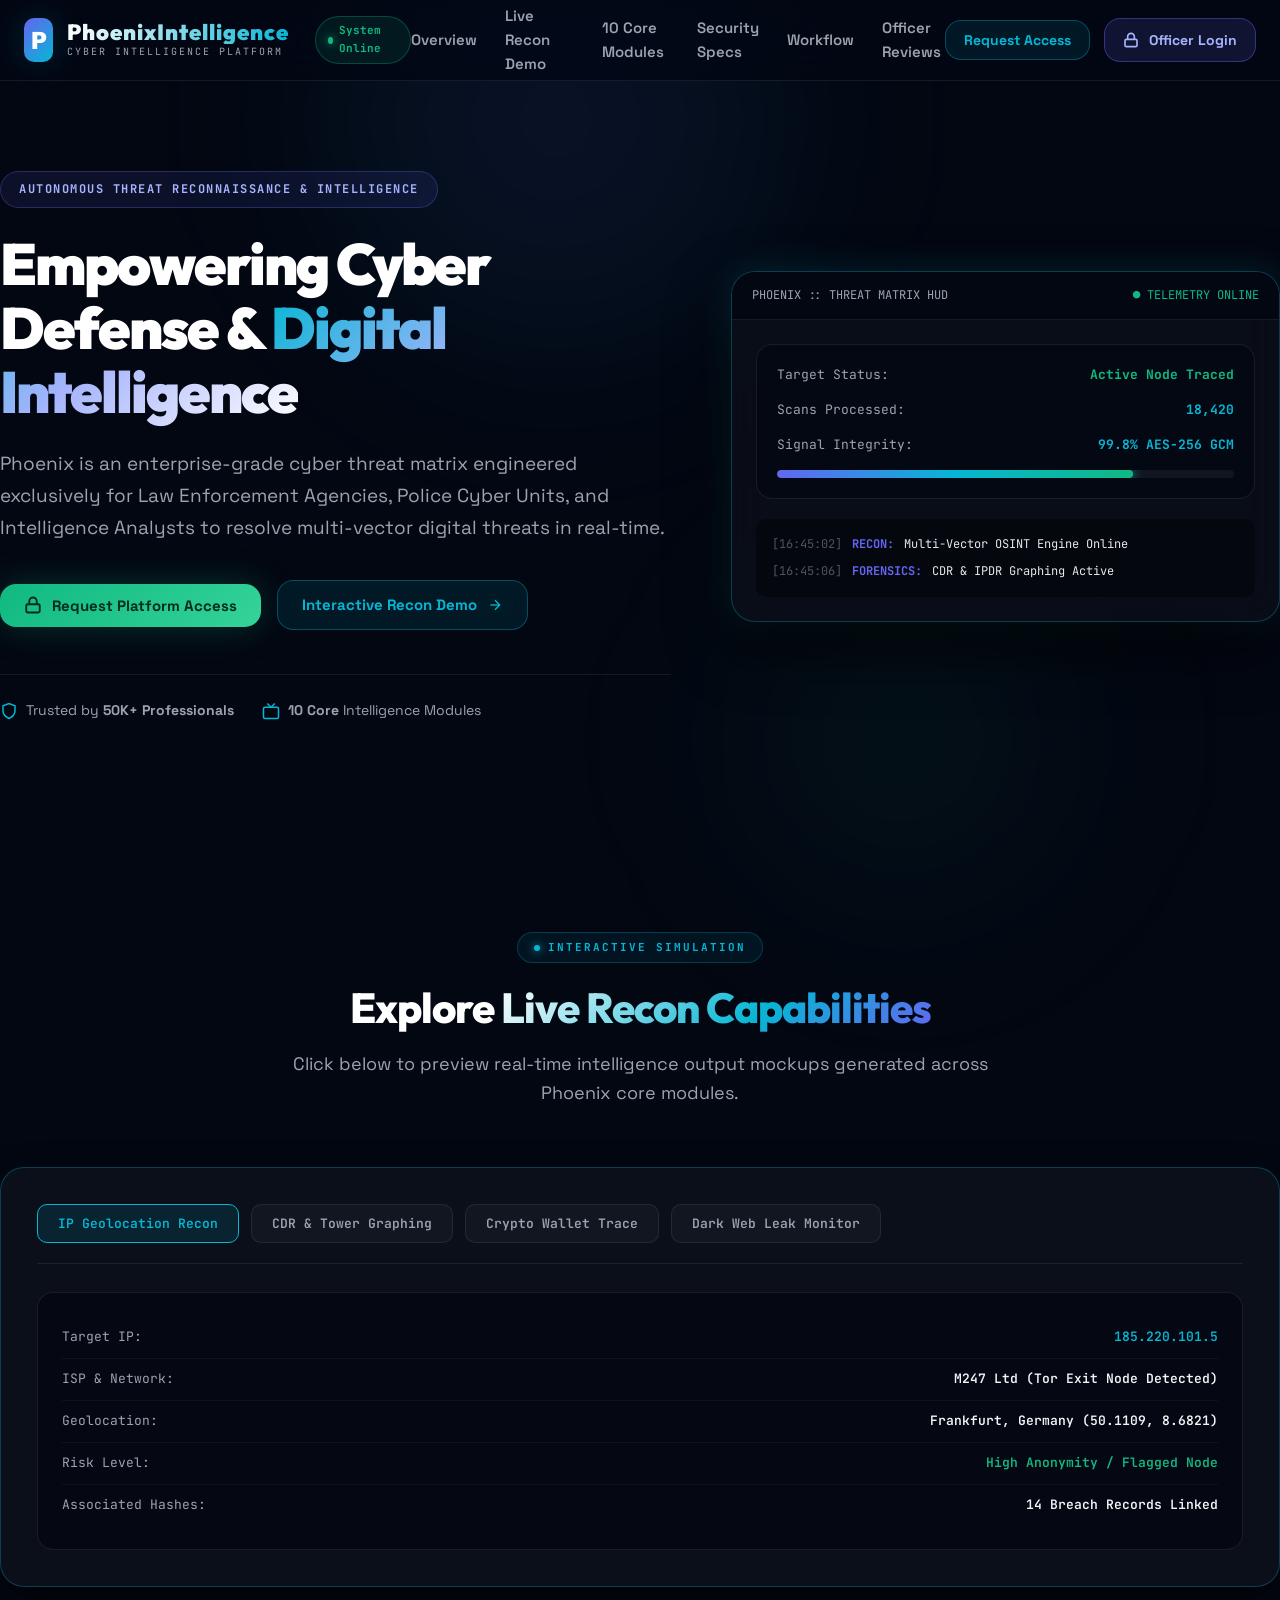
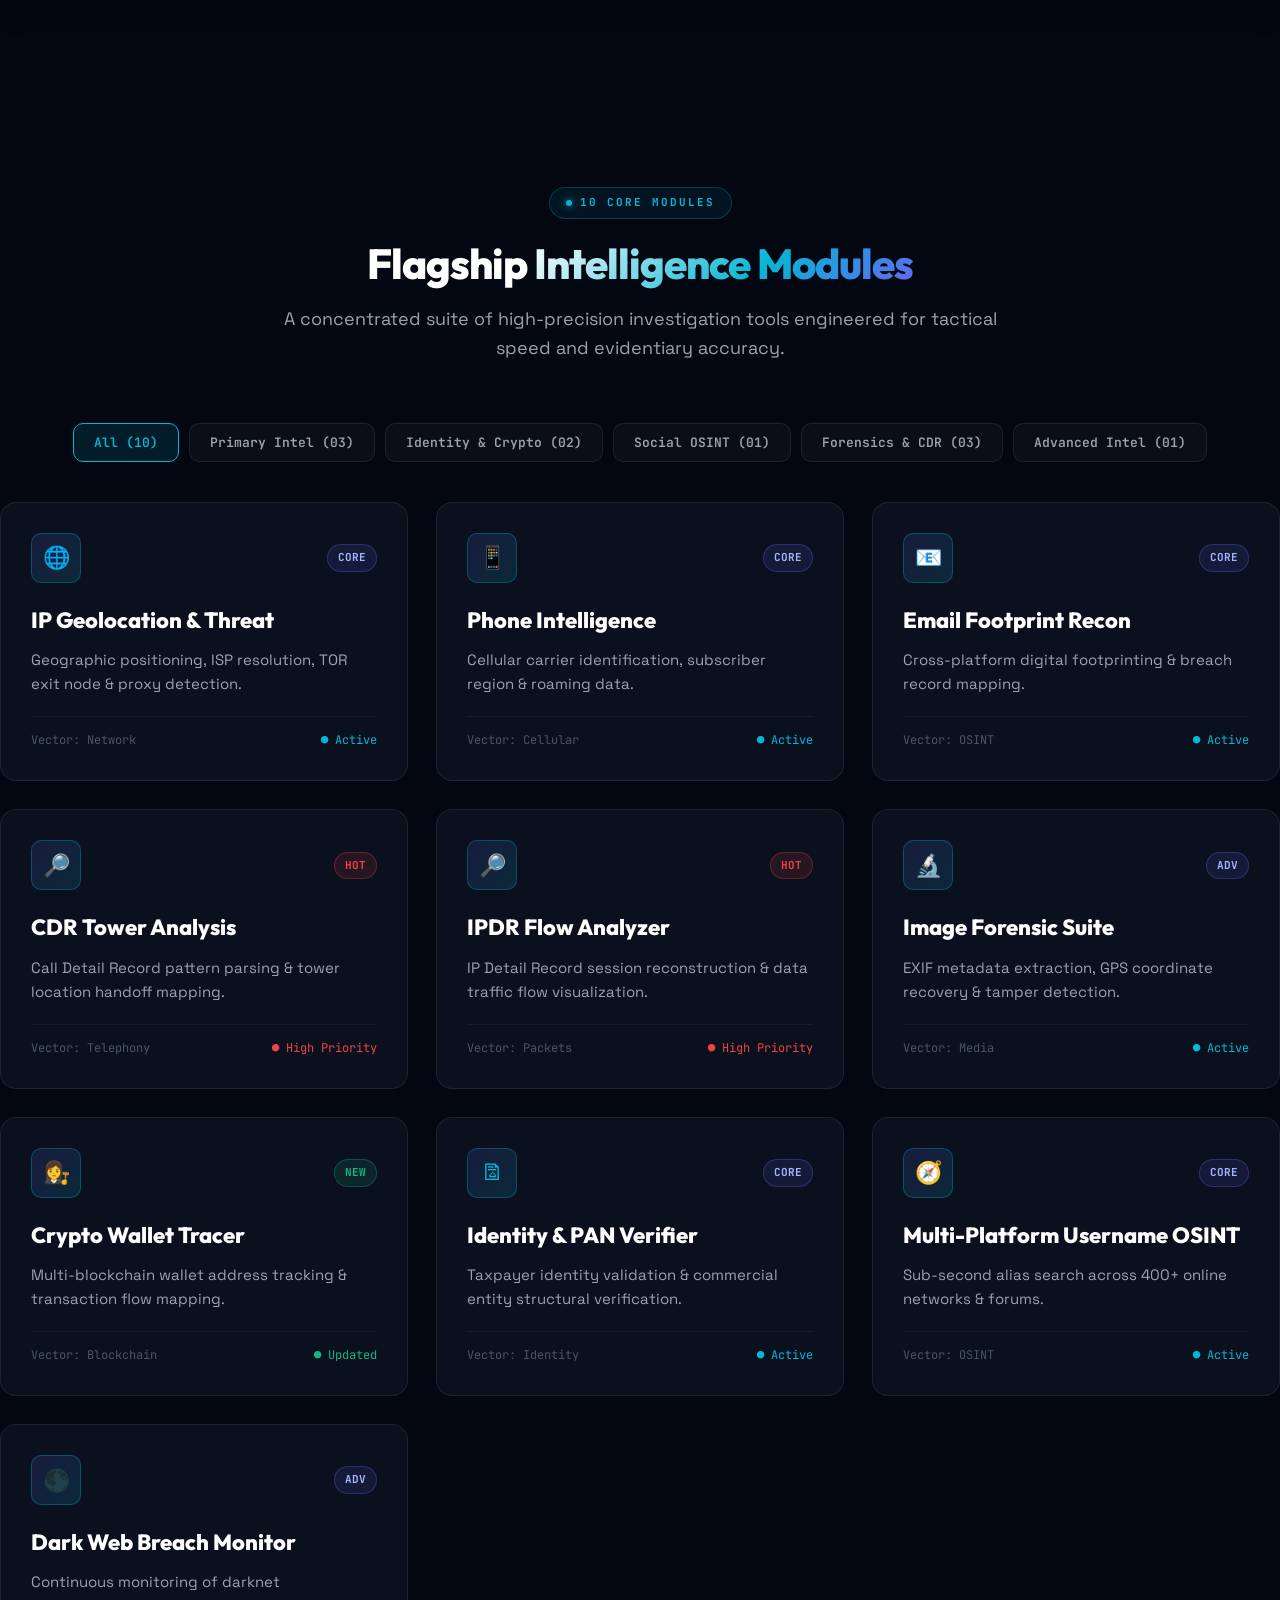
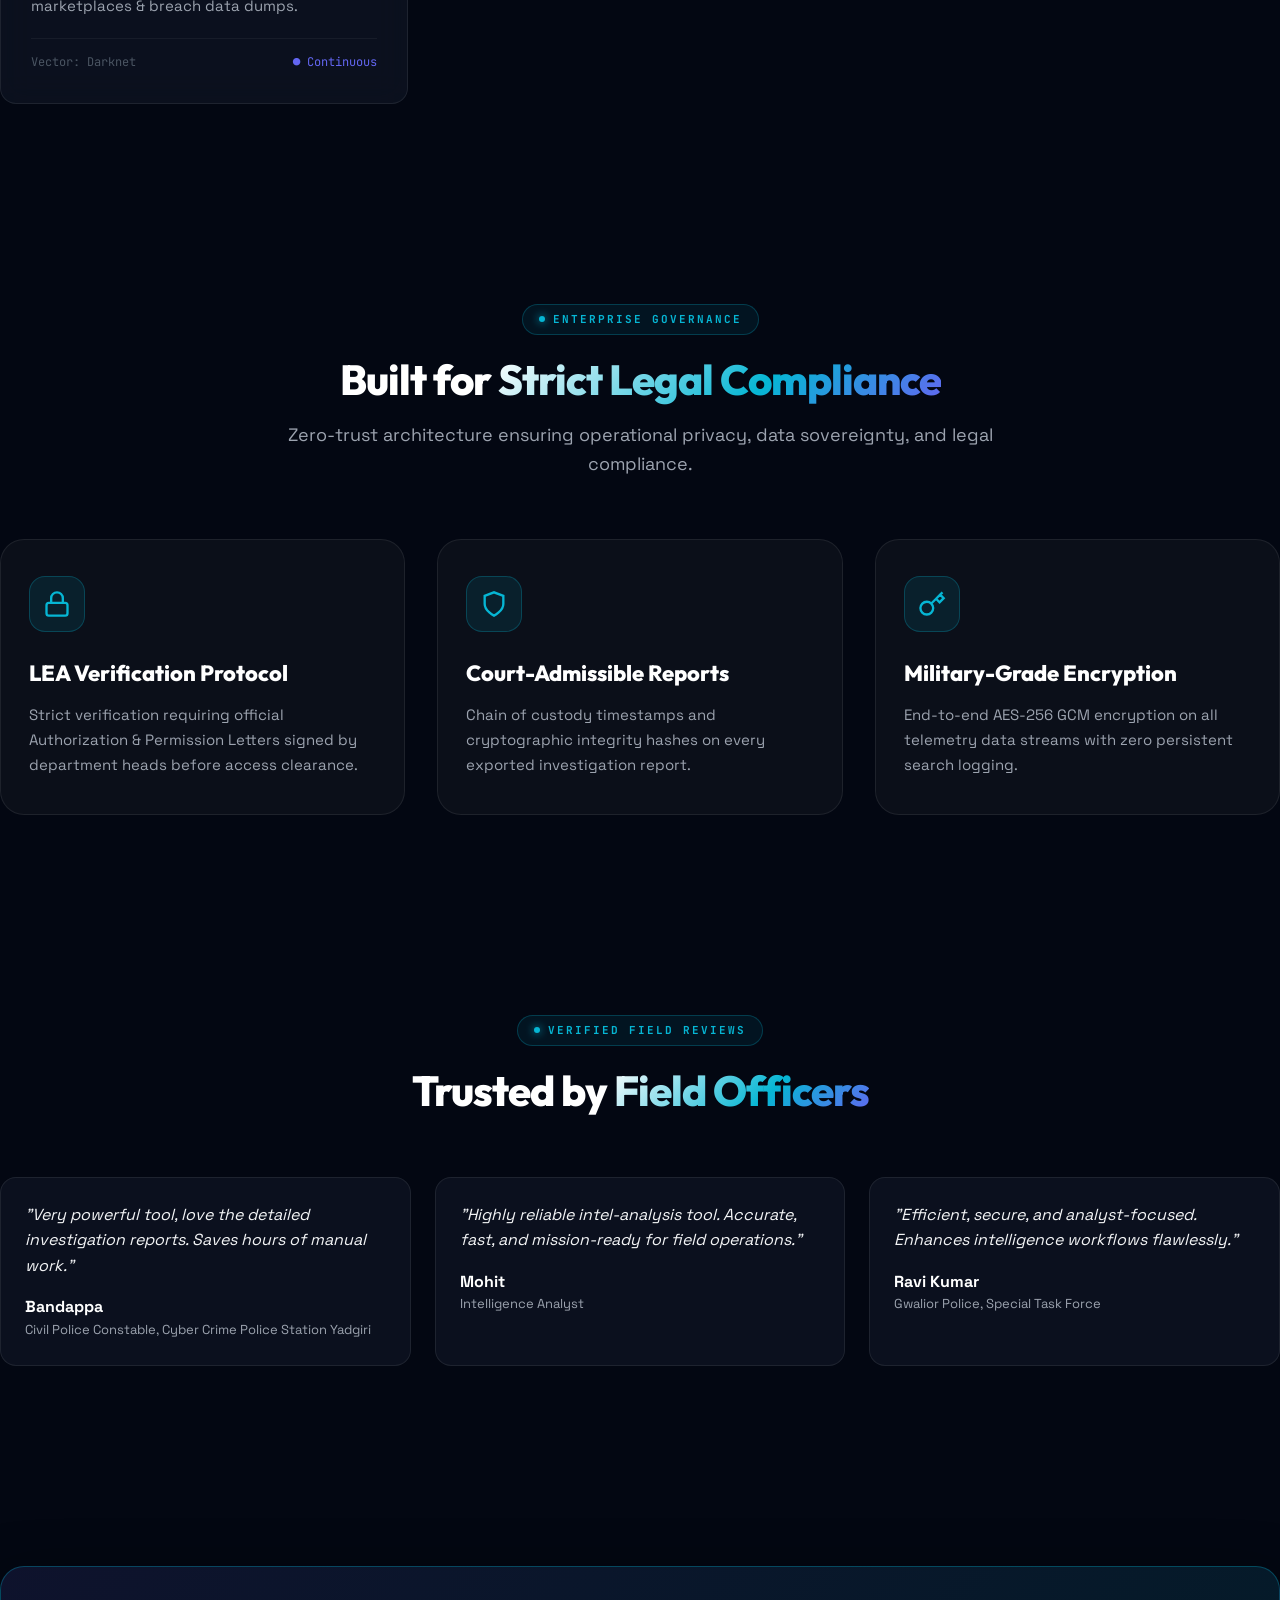
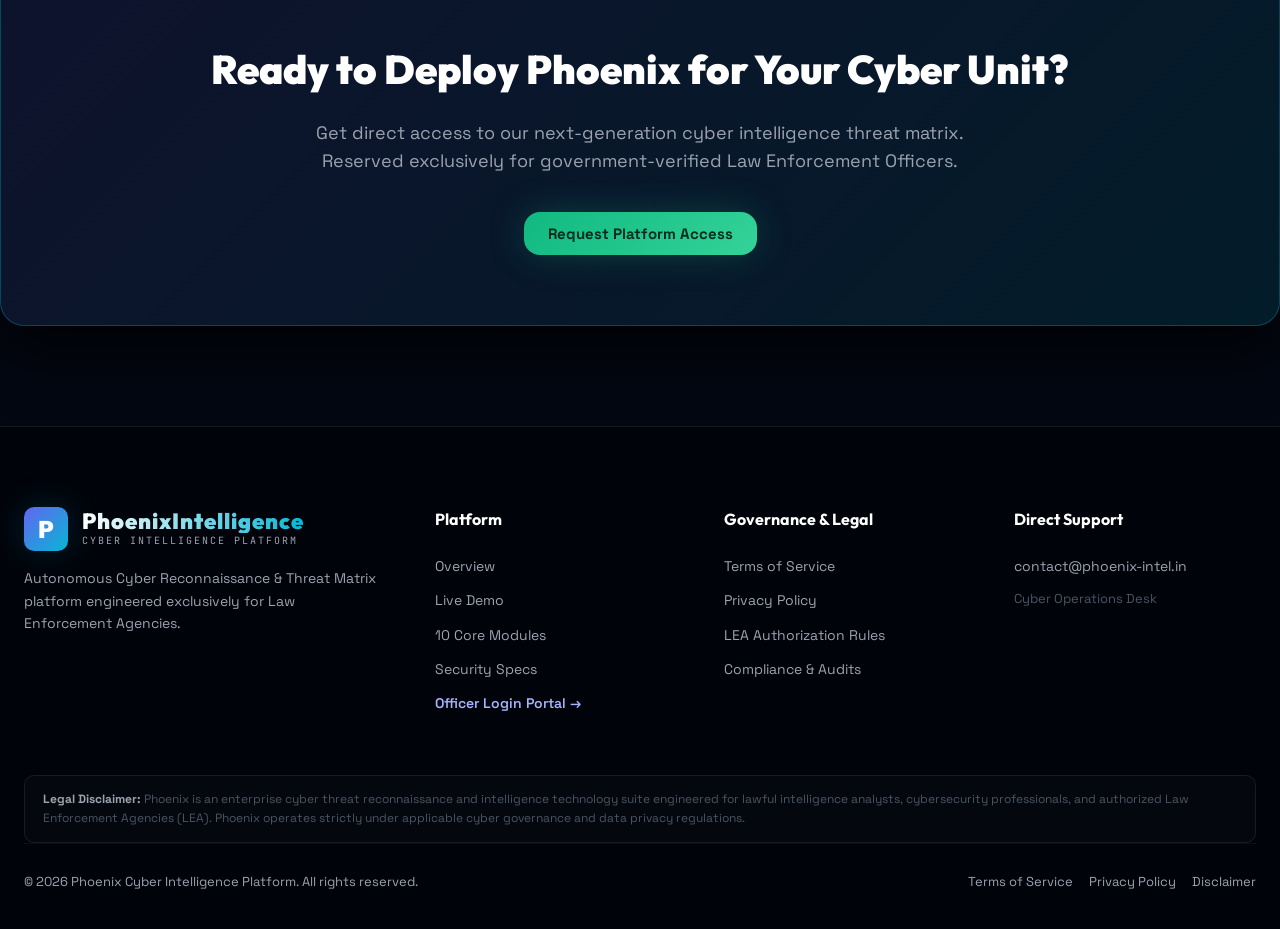
==== index.html @ c4d82bbc "first commit" ====
<!DOCTYPE html>
<html lang="en">
<head>
  <meta charset="UTF-8">
  <meta name="viewport" content="width=device-width, initial-scale=1.0">
  <meta name="description" content="PhoenixIntelligence — Autonomous Cyber Reconnaissance & Threat Matrix platform for Law Enforcement Agencies, Police Cyber Units, and Intelligence Analysts.">
  <title>PhoenixIntelligence — Next-Gen Cyber Intelligence Platform</title>

  <!-- Google Fonts -->
  <link rel="preconnect" href="https://fonts.googleapis.com">
  <link rel="preconnect" href="https://fonts.gstatic.com" crossorigin>
  <link href="https://fonts.googleapis.com/css2?family=JetBrains+Mono:wght@400;600;700&family=Outfit:wght@600;700;800;900&family=Space+Grotesk:wght@400;500;600;700&display=swap" rel="stylesheet">

  <link rel="stylesheet" href="style.css">
</head>
<body>

  <!-- NAVIGATION BAR -->
  <header class="navbar">
    <div class="container nav-container">
      <a href="#" class="brand-logo">
        <div class="logo-symbol">P</div>
        <div>
          <div class="brand-title">PhoenixIntelligence</div>
          <div class="brand-sub">Cyber Intelligence Platform</div>
        </div>
        <div class="status-badge">
          <span class="pulse-dot"></span>
          <span>System Online</span>
        </div>
      </a>

      <nav class="nav-menu">
        <a href="#home" class="nav-link">Overview</a>
        <a href="#recon-demo" class="nav-link">Live Recon Demo</a>
        <a href="#modules" class="nav-link">10 Core Modules</a>
        <a href="#security" class="nav-link">Security Specs</a>
        <a href="#workflow" class="nav-link">Workflow</a>
        <a href="#reviews" class="nav-link">Officer Reviews</a>
      </nav>

      <div class="nav-actions">
        <button class="btn btn-cyan" data-open-modal style="padding: 10px 18px; font-size: 14px;">
          <span>Request Access</span>
        </button>
        <a href="login.html" class="btn btn-cyan" style="padding: 10px 18px; font-size: 14px; background: rgba(99, 102, 241, 0.15); border-color: rgba(99, 102, 241, 0.4); color: #a5b4fc;">
          <svg width="16" height="16" viewBox="0 0 24 24" fill="none" stroke="currentColor" stroke-width="2.5"><rect x="3" y="11" width="18" height="11" rx="2" ry="2"></rect><path d="M7 11V7a5 5 0 0 1 10 0v4"></path></svg>
          <span>Officer Login</span>
        </a>
      </div>

      <button class="mobile-toggle" aria-label="Toggle Navigation Menu">
        <span></span>
        <span></span>
        <span></span>
      </button>
    </div>

    <!-- Mobile Navigation Drawer -->
    <div class="mobile-drawer">
      <a href="#home" class="nav-link">Overview</a>
      <a href="#recon-demo" class="nav-link">Live Recon Demo</a>
      <a href="#modules" class="nav-link">10 Core Modules</a>
      <a href="#security" class="nav-link">Security Specs</a>
      <a href="#workflow" class="nav-link">Workflow</a>
      <a href="#reviews" class="nav-link">Officer Reviews</a>
      <button class="btn btn-cyan" data-open-modal>
        <span>Request Access</span>
      </button>
      <a href="login.html" class="btn btn-cyan" style="background: rgba(99, 102, 241, 0.15); color: #a5b4fc;">
        <span>Officer Login Portal</span>
      </a>
    </div>
  </header>

  <!-- HERO SECTION -->
  <section id="home" class="container hero-grid">
    <div>
      <div class="hero-pill">
        <span>AUTONOMOUS THREAT RECONNAISSANCE & INTELLIGENCE</span>
      </div>

      <h1 class="hero-heading">
        Empowering Cyber Defense & <span class="gradient-span">Digital Intelligence</span>
      </h1>

      <p class="hero-lead">
        Phoenix is an enterprise-grade cyber threat matrix engineered exclusively for Law Enforcement Agencies, Police Cyber Units, and Intelligence Analysts to resolve multi-vector digital threats in real-time.
      </p>

      <div class="hero-cta-wrap">
        <button class="btn btn-emerald" data-open-modal>
          <svg width="18" height="18" viewBox="0 0 24 24" fill="none" stroke="currentColor" stroke-width="2.5"><rect x="3" y="11" width="18" height="11" rx="2" ry="2"></rect><path d="M7 11V7a5 5 0 0 1 10 0v4"></path></svg>
          <span>Request Platform Access</span>
        </button>

        <a href="#recon-demo" class="btn btn-cyan">
          <span>Interactive Recon Demo</span>
          <svg width="16" height="16" viewBox="0 0 24 24" fill="none" stroke="currentColor" stroke-width="2"><line x1="5" y1="12" x2="19" y2="12"></line><polyline points="12 5 19 12 12 19"></polyline></svg>
        </a>
      </div>

      <div class="hero-proof-bar">
        <div class="proof-badge">
          <svg width="18" height="18" viewBox="0 0 24 24" fill="none" stroke="currentColor" stroke-width="2"><path d="M12 22s8-4 8-10V5l-8-3-8 3v7c0 6 8 10 8 10z"></path></svg>
          <span>Trusted by <strong>50K+ Professionals</strong></span>
        </div>
        <div class="proof-badge">
          <svg width="18" height="18" viewBox="0 0 24 24" fill="none" stroke="currentColor" stroke-width="2"><rect x="2" y="7" width="20" height="15" rx="2" ry="2"></rect><polyline points="17 2 12 7 7 2"></polyline></svg>
          <span><strong>10 Core</strong> Intelligence Modules</span>
        </div>
      </div>
    </div>

    <!-- HERO VISUAL HUD -->
    <div class="hud-wrapper">
      <div class="hud-card">
        <div class="hud-topbar">
          <span>PHOENIX :: THREAT MATRIX HUD</span>
          <span style="color: var(--emerald-cta);">&#9679; TELEMETRY ONLINE</span>
        </div>

        <div class="hud-content">
          <div class="hud-scanner-box">
            <div class="scanner-row">
              <span class="key">Target Status:</span>
              <span class="val emerald">Active Node Traced</span>
            </div>
            <div class="scanner-row">
              <span class="key">Scans Processed:</span>
              <span class="val" id="hudThreats">18,420</span>
            </div>
            <div class="scanner-row">
              <span class="key">Signal Integrity:</span>
              <span class="val">99.8% AES-256 GCM</span>
            </div>

            <div class="radar-gauge">
              <div class="radar-fill"></div>
            </div>
          </div>

          <div class="hud-feed">
            <div class="feed-item">
              <span class="time">[16:45:02]</span>
              <span class="tag">RECON:</span>
              <span class="text">Multi-Vector OSINT Engine Online</span>
            </div>
            <div class="feed-item">
              <span class="time">[16:45:06]</span>
              <span class="tag">FORENSICS:</span>
              <span class="text">CDR & IPDR Graphing Active</span>
            </div>
          </div>
        </div>
      </div>
    </div>
  </section>

  <!-- INTERACTIVE RECON DEMO PANEL -->
  <section id="recon-demo" class="section container">
    <div class="section-header">
      <div class="section-pill">INTERACTIVE SIMULATION</div>
      <h2 class="section-title">Explore <span>Live Recon Capabilities</span></h2>
      <p class="section-subtitle">Click below to preview real-time intelligence output mockups generated across Phoenix core modules.</p>
    </div>

    <div class="demo-matrix-box">
      <div class="demo-tabs">
        <button class="demo-tab-btn active" data-tab="ip">IP Geolocation Recon</button>
        <button class="demo-tab-btn" data-tab="cdr">CDR & Tower Graphing</button>
        <button class="demo-tab-btn" data-tab="crypto">Crypto Wallet Trace</button>
        <button class="demo-tab-btn" data-tab="darkweb">Dark Web Leak Monitor</button>
      </div>

      <div id="demoOutput" class="demo-output-panel">
        <div class="output-row"><span class="output-label">Target IP:</span><span class="output-val cyan">185.220.101.5</span></div>
        <div class="output-row"><span class="output-label">ISP & Network:</span><span class="output-val">M247 Ltd (Tor Exit Node Detected)</span></div>
        <div class="output-row"><span class="output-label">Geolocation:</span><span class="output-val">Frankfurt, Germany (50.1109, 8.6821)</span></div>
        <div class="output-row"><span class="output-label">Risk Level:</span><span class="output-val emerald">High Anonymity / Flagged Node</span></div>
        <div class="output-row"><span class="output-label">Associated Hashes:</span><span class="output-val">14 Breach Records Linked</span></div>
      </div>
    </div>
  </section>

  <!-- 10 CORE MODULES SHOWCASE -->
  <section id="modules" class="section container">
    <div class="section-header">
      <div class="section-pill">10 CORE MODULES</div>
      <h2 class="section-title">Flagship <span>Intelligence Modules</span></h2>
      <p class="section-subtitle">A concentrated suite of high-precision investigation tools engineered for tactical speed and evidentiary accuracy.</p>
    </div>

    <!-- Category Filter Tabs -->
    <div style="display: flex; justify-content: center; gap: 10px; flex-wrap: wrap; margin-bottom: 40px;">
      <button class="filter-btn demo-tab-btn active" data-filter="all">All (10)</button>
      <button class="filter-btn demo-tab-btn" data-filter="intel">Primary Intel (03)</button>
      <button class="filter-btn demo-tab-btn" data-filter="identity">Identity & Crypto (02)</button>
      <button class="filter-btn demo-tab-btn" data-filter="osint">Social OSINT (01)</button>
      <button class="filter-btn demo-tab-btn" data-filter="forensics">Forensics & CDR (03)</button>
      <button class="filter-btn demo-tab-btn" data-filter="advanced">Advanced Intel (01)</button>
    </div>

    <div class="modules-grid">
      <!-- 1. IP Lookup -->
      <div class="module-card" data-category="intel">
        <div class="module-top">
          <div class="module-badge-icon">&#127760;</div>
          <span class="module-tag tag-core">CORE</span>
        </div>
        <h3 class="module-title">IP Geolocation & Threat</h3>
        <p class="module-desc">Geographic positioning, ISP resolution, TOR exit node & proxy detection.</p>
        <div class="module-footer-info"><span>Vector: Network</span><span style="color: var(--cyan-accent);">&#9679; Active</span></div>
      </div>

      <!-- 2. Phone Lookup -->
      <div class="module-card" data-category="intel">
        <div class="module-top">
          <div class="module-badge-icon">&#128241;</div>
          <span class="module-tag tag-core">CORE</span>
        </div>
        <h3 class="module-title">Phone Intelligence</h3>
        <p class="module-desc">Cellular carrier identification, subscriber region & roaming data.</p>
        <div class="module-footer-info"><span>Vector: Cellular</span><span style="color: var(--cyan-accent);">&#9679; Active</span></div>
      </div>

      <!-- 3. Email Lookup -->
      <div class="module-card" data-category="intel">
        <div class="module-top">
          <div class="module-badge-icon">&#128231;</div>
          <span class="module-tag tag-core">CORE</span>
        </div>
        <h3 class="module-title">Email Footprint Recon</h3>
        <p class="module-desc">Cross-platform digital footprinting & breach record mapping.</p>
        <div class="module-footer-info"><span>Vector: OSINT</span><span style="color: var(--cyan-accent);">&#9679; Active</span></div>
      </div>

      <!-- 4. CDR Analysis -->
      <div class="module-card" data-category="forensics">
        <div class="module-top">
          <div class="module-badge-icon">&#128270;</div>
          <span class="module-tag tag-hot">HOT</span>
        </div>
        <h3 class="module-title">CDR Tower Analysis</h3>
        <p class="module-desc">Call Detail Record pattern parsing & tower location handoff mapping.</p>
        <div class="module-footer-info"><span>Vector: Telephony</span><span style="color: var(--rose-danger);">&#9679; High Priority</span></div>
      </div>

      <!-- 5. IPDR Analysis -->
      <div class="module-card" data-category="forensics">
        <div class="module-top">
          <div class="module-badge-icon">&#128270;</div>
          <span class="module-tag tag-hot">HOT</span>
        </div>
        <h3 class="module-title">IPDR Flow Analyzer</h3>
        <p class="module-desc">IP Detail Record session reconstruction & data traffic flow visualization.</p>
        <div class="module-footer-info"><span>Vector: Packets</span><span style="color: var(--rose-danger);">&#9679; High Priority</span></div>
      </div>

      <!-- 6. Image Forensic -->
      <div class="module-card" data-category="forensics">
        <div class="module-top">
          <div class="module-badge-icon">&#128300;</div>
          <span class="module-tag tag-core">ADV</span>
        </div>
        <h3 class="module-title">Image Forensic Suite</h3>
        <p class="module-desc">EXIF metadata extraction, GPS coordinate recovery & tamper detection.</p>
        <div class="module-footer-info"><span>Vector: Media</span><span style="color: var(--cyan-accent);">&#9679; Active</span></div>
      </div>

      <!-- 7. Crypto Lookup -->
      <div class="module-card" data-category="identity">
        <div class="module-top">
          <div class="module-badge-icon">&#128105;&#8205;&#9878;&#65039;</div>
          <span class="module-tag tag-new">NEW</span>
        </div>
        <h3 class="module-title">Crypto Wallet Tracer</h3>
        <p class="module-desc">Multi-blockchain wallet address tracking & transaction flow mapping.</p>
        <div class="module-footer-info"><span>Vector: Blockchain</span><span style="color: var(--emerald-cta);">&#9679; Updated</span></div>
      </div>

      <!-- 8. PAN Lookup -->
      <div class="module-card" data-category="identity">
        <div class="module-top">
          <div class="module-badge-icon">&#128442;</div>
          <span class="module-tag tag-core">CORE</span>
        </div>
        <h3 class="module-title">Identity & PAN Verifier</h3>
        <p class="module-desc">Taxpayer identity validation & commercial entity structural verification.</p>
        <div class="module-footer-info"><span>Vector: Identity</span><span style="color: var(--cyan-accent);">&#9679; Active</span></div>
      </div>

      <!-- 9. Username OSINT -->
      <div class="module-card" data-category="osint">
        <div class="module-top">
          <div class="module-badge-icon">&#129517;</div>
          <span class="module-tag tag-core">CORE</span>
        </div>
        <h3 class="module-title">Multi-Platform Username OSINT</h3>
        <p class="module-desc">Sub-second alias search across 400+ online networks & forums.</p>
        <div class="module-footer-info"><span>Vector: OSINT</span><span style="color: var(--cyan-accent);">&#9679; Active</span></div>
      </div>

      <!-- 10. Dark Web Monitor -->
      <div class="module-card" data-category="advanced">
        <div class="module-top">
          <div class="module-badge-icon">&#127761;</div>
          <span class="module-tag tag-core">ADV</span>
        </div>
        <h3 class="module-title">Dark Web Breach Monitor</h3>
        <p class="module-desc">Continuous monitoring of darknet marketplaces & breach data dumps.</p>
        <div class="module-footer-info"><span>Vector: Darknet</span><span style="color: var(--indigo-primary);">&#9679; Continuous</span></div>
      </div>
    </div>
  </section>

  <!-- SECURITY & CLEARANCE GRID -->
  <section id="security" class="section container">
    <div class="section-header">
      <div class="section-pill">ENTERPRISE GOVERNANCE</div>
      <h2 class="section-title">Built for <span>Strict Legal Compliance</span></h2>
      <p class="section-subtitle">Zero-trust architecture ensuring operational privacy, data sovereignty, and legal compliance.</p>
    </div>

    <div class="security-grid">
      <div class="security-card">
        <div class="security-icon">
          <svg width="28" height="28" viewBox="0 0 24 24" fill="none" stroke="currentColor" stroke-width="2"><rect x="3" y="11" width="18" height="11" rx="2" ry="2"></rect><path d="M7 11V7a5 5 0 0 1 10 0v4"></path></svg>
        </div>
        <h3 class="security-title">LEA Verification Protocol</h3>
        <p class="security-desc">Strict verification requiring official Authorization & Permission Letters signed by department heads before access clearance.</p>
      </div>

      <div class="security-card">
        <div class="security-icon">
          <svg width="28" height="28" viewBox="0 0 24 24" fill="none" stroke="currentColor" stroke-width="2"><path d="M12 22s8-4 8-10V5l-8-3-8 3v7c0 6 8 10 8 10z"></path></svg>
        </div>
        <h3 class="security-title">Court-Admissible Reports</h3>
        <p class="security-desc">Chain of custody timestamps and cryptographic integrity hashes on every exported investigation report.</p>
      </div>

      <div class="security-card">
        <div class="security-icon">
          <svg width="28" height="28" viewBox="0 0 24 24" fill="none" stroke="currentColor" stroke-width="2"><path d="M21 2l-2 2m-7.61 7.61a5.5 5.5 0 1 1-7.778 7.778 5.5 5.5 0 0 1 7.777-7.777zm0 0L15.5 7.5m0 0l3 3L22 7l-3-3m-3.5 3.5L19 4"></path></svg>
        </div>
        <h3 class="security-title">Military-Grade Encryption</h3>
        <p class="security-desc">End-to-end AES-256 GCM encryption on all telemetry data streams with zero persistent search logging.</p>
      </div>
    </div>
  </section>

  <!-- REVIEWS SECTION -->
  <section id="reviews" class="section container">
    <div class="section-header">
      <div class="section-pill">VERIFIED FIELD REVIEWS</div>
      <h2 class="section-title">Trusted by <span>Field Officers</span></h2>
    </div>

    <div style="display: grid; grid-template-columns: repeat(auto-fit, minmax(300px, 1fr)); gap: 24px;">
      <div style="background: var(--bg-card); border: 1px solid var(--border-subtle); border-radius: var(--radius-md); padding: 24px;">
        <p style="color: var(--text-main); font-style: italic; margin-bottom: 16px;">"Very powerful tool, love the detailed investigation reports. Saves hours of manual work."</p>
        <div style="font-weight: 700; color: #fff;">Bandappa</div>
        <div style="font-size: 13px; color: var(--text-muted);">Civil Police Constable, Cyber Crime Police Station Yadgiri</div>
      </div>

      <div style="background: var(--bg-card); border: 1px solid var(--border-subtle); border-radius: var(--radius-md); padding: 24px;">
        <p style="color: var(--text-main); font-style: italic; margin-bottom: 16px;">"Highly reliable intel-analysis tool. Accurate, fast, and mission-ready for field operations."</p>
        <div style="font-weight: 700; color: #fff;">Mohit</div>
        <div style="font-size: 13px; color: var(--text-muted);">Intelligence Analyst</div>
      </div>

      <div style="background: var(--bg-card); border: 1px solid var(--border-subtle); border-radius: var(--radius-md); padding: 24px;">
        <p style="color: var(--text-main); font-style: italic; margin-bottom: 16px;">"Efficient, secure, and analyst-focused. Enhances intelligence workflows flawlessly."</p>
        <div style="font-weight: 700; color: #fff;">Ravi Kumar</div>
        <div style="font-size: 13px; color: var(--text-muted);">Gwalior Police, Special Task Force</div>
      </div>
    </div>
  </section>

  <!-- CTA BANNER -->
  <section class="section container">
    <div class="cta-box">
      <h2 class="cta-heading">Ready to Deploy Phoenix for Your Cyber Unit?</h2>
      <p class="cta-sub">Get direct access to our next-generation cyber intelligence threat matrix. Reserved exclusively for government-verified Law Enforcement Officers.</p>

      <div class="cta-buttons-row">
        <button class="btn btn-emerald" data-open-modal>
          <span>Request Platform Access</span>
        </button>

      </div>
    </div>
  </section>

  <!-- MODAL -->
  <div id="accessModal" class="modal-overlay">
    <div class="modal-content-card">
      <span class="modal-close-btn" data-close-modal>&times;</span>
      <h3 style="font-family: var(--font-display); font-size: 24px; color: #fff; margin-bottom: 8px;">Request Platform Clearance</h3>
      <p style="color: var(--text-muted); font-size: 14px; margin-bottom: 20px;">Official authorization letter signed by a competent officer is required for account activation.</p>

      <form id="modalForm">
        <div class="form-group">
          <label class="form-label">Officer Full Name</label>
          <input type="text" class="form-input" placeholder="e.g. Insp. Rajesh Sharma" required>
        </div>
        <div class="form-group">
          <label class="form-label">Department / Unit</label>
          <input type="text" class="form-input" placeholder="Cyber Cell / STF" required>
        </div>
        <div class="form-group">
          <label class="form-label">Official Email Address</label>
          <input type="email" class="form-input" placeholder="officer@gov.in" required>
        </div>
        <div class="form-group">
          <label class="form-label">Official Contact Number</label>
          <input type="tel" class="form-input" placeholder="+91 XXXXX XXXXX" required>
        </div>
        <button type="submit" class="btn btn-emerald" style="width: 100%; margin-top: 10px;">
          <span>Submit Request</span>
        </button>
      </form>
    </div>
  </div>

  <!-- FOOTER -->
  <footer class="footer">
    <div class="container">
      <div class="footer-grid">
        <div class="footer-brand">
          <a href="#" class="brand-logo">
            <div class="logo-symbol">P</div>
            <div>
              <div class="brand-title">PhoenixIntelligence</div>
              <div class="brand-sub">Cyber Intelligence Platform</div>
            </div>
          </a>
          <p>Autonomous Cyber Reconnaissance & Threat Matrix platform engineered exclusively for Law Enforcement Agencies.</p>
        </div>

        <div>
          <h4 class="footer-title">Platform</h4>
          <div class="footer-links-list">
            <a href="#home">Overview</a>
            <a href="#recon-demo">Live Demo</a>
            <a href="#modules">10 Core Modules</a>
            <a href="#security">Security Specs</a>
            <a href="login.html" style="color: #a5b4fc; font-weight: 600;">Officer Login Portal &rarr;</a>
          </div>
        </div>

        <div>
          <h4 class="footer-title">Governance & Legal</h4>
          <div class="footer-links-list">
            <a href="terms.html">Terms of Service</a>
            <a href="privacy.html">Privacy Policy</a>
            <a href="terms.html#lea-rules">LEA Authorization Rules</a>
            <a href="privacy.html#compliance">Compliance & Audits</a>
          </div>
        </div>

        <div>
          <h4 class="footer-title">Direct Support</h4>
          <div class="footer-links-list">
            <a href="mailto:contact@phoenix-intel.in">contact@phoenix-intel.in</a>
            <span style="color: var(--text-dim); font-size: 13px;">Cyber Operations Desk</span>
          </div>
        </div>
      </div>

      <div style="margin-top: 32px; padding: 14px 18px; background: rgba(255, 255, 255, 0.02); border: 1px solid var(--border-subtle); border-radius: var(--radius-sm); font-size: 12px; color: var(--text-dim); line-height: 1.6;">
        <strong style="color: var(--text-muted);">Legal Disclaimer:</strong> Phoenix is an enterprise cyber threat reconnaissance and intelligence technology suite engineered for lawful intelligence analysts, cybersecurity professionals, and authorized Law Enforcement Agencies (LEA). Phoenix operates strictly under applicable cyber governance and data privacy regulations.
      </div>

      <div class="footer-bottom-bar">
        <div>&copy; 2026 Phoenix Cyber Intelligence Platform. All rights reserved.</div>
        <div style="display: flex; gap: 16px;">
          <a href="terms.html" style="color: var(--text-muted);">Terms of Service</a>
          <a href="privacy.html" style="color: var(--text-muted);">Privacy Policy</a>
          <a href="terms.html#disclaimer" style="color: var(--text-muted);">Disclaimer</a>
        </div>
      </div>
    </div>
  </footer>

  <script src="script.js"></script>
</body>
</html>
---- style.css ----
/* ==========================================================================
   PHOENIX — Next-Gen Cyber Intelligence & Threat Matrix
   Ultra-Modern SaaS / Cyber Design System
   ========================================================================== */

:root {
  /* Color Palette */
  --bg-dark: #030712;
  --bg-surface: #0b0f19;
  --bg-card: rgba(17, 24, 39, 0.6);
  --bg-card-hover: rgba(31, 41, 55, 0.8);
  --bg-glass: rgba(255, 255, 255, 0.03);
  
  --text-main: #f3f4f6;
  --text-muted: #9ca3af;
  --text-dim: #4b5563;
  
  --indigo-primary: #6366f1;
  --cyan-accent: #06b6d4;
  --cyan-glow: rgba(6, 182, 212, 0.25);
  --emerald-cta: #10b981;
  --emerald-glow: rgba(16, 185, 129, 0.25);
  --violet-glow: rgba(99, 102, 241, 0.2);
  --amber-warn: #f59e0b;
  --rose-danger: #ef4444;
  
  --border-subtle: rgba(255, 255, 255, 0.08);
  --border-glow: rgba(6, 182, 212, 0.3);
  --border-cta: rgba(16, 185, 129, 0.4);
  
  /* Fonts */
  --font-display: 'Outfit', 'Space Grotesk', -apple-system, sans-serif;
  --font-body: 'Space Grotesk', -apple-system, sans-serif;
  --font-mono: 'JetBrains Mono', monospace;
  
  /* Radii & Shadows */
  --radius-sm: 10px;
  --radius-md: 16px;
  --radius-lg: 24px;
  --radius-full: 9999px;
  
  --shadow-sm: 0 4px 14px rgba(0, 0, 0, 0.4);
  --shadow-md: 0 12px 32px rgba(0, 0, 0, 0.6);
  --shadow-lg: 0 24px 60px rgba(0, 0, 0, 0.8);
  --shadow-cyan: 0 0 35px rgba(6, 182, 212, 0.2);
  --shadow-emerald: 0 0 35px rgba(16, 185, 129, 0.25);
}

/* CSS Reset */
*, *::before, *::after {
  box-sizing: border-box;
  margin: 0;
  padding: 0;
}

html {
  scroll-behavior: smooth;
  font-size: 16px;
  color-scheme: dark;
}

body {
  background-color: var(--bg-dark);
  color: var(--text-main);
  font-family: var(--font-body);
  line-height: 1.6;
  -webkit-font-smoothing: antialiased;
  overflow-x: hidden;
  position: relative;
}

/* Dynamic Ambient Glow Mesh */
body::before {
  content: '';
  position: fixed;
  top: -20%;
  left: 20%;
  width: 600px;
  height: 600px;
  background: radial-gradient(circle, rgba(99, 102, 241, 0.12) 0%, rgba(6, 182, 212, 0.05) 50%, transparent 70%);
  filter: blur(80px);
  pointer-events: none;
  z-index: 0;
}

body::after {
  content: '';
  position: fixed;
  bottom: -10%;
  right: 10%;
  width: 500px;
  height: 500px;
  background: radial-gradient(circle, rgba(16, 185, 129, 0.08) 0%, transparent 70%);
  filter: blur(80px);
  pointer-events: none;
  z-index: 0;
}

a {
  color: inherit;
  text-decoration: none;
}

button {
  font-family: inherit;
  cursor: pointer;
  border: none;
  background: none;
}

/* Custom Scrollbar */
::-webkit-scrollbar {
  width: 8px;
}
::-webkit-scrollbar-track {
  background: var(--bg-dark);
}
::-webkit-scrollbar-thumb {
  background: rgba(6, 182, 212, 0.3);
  border-radius: 4px;
}
::-webkit-scrollbar-thumb:hover {
  background: var(--cyan-accent);
}

/* Containers & Layout */
.container {
  max-width: 1280px;
  margin: 0 auto;
  padding: 0 24px;
  position: relative;
  z-index: 2;
}

.section {
  padding: 100px 0;
  position: relative;
  z-index: 2;
}

.section-header {
  text-align: center;
  max-width: 760px;
  margin: 0 auto 60px;
}

.section-pill {
  display: inline-flex;
  align-items: center;
  gap: 8px;
  padding: 6px 16px;
  background: rgba(6, 182, 212, 0.08);
  border: 1px solid rgba(6, 182, 212, 0.25);
  border-radius: var(--radius-full);
  color: var(--cyan-accent);
  font-family: var(--font-mono);
  font-size: 11px;
  font-weight: 700;
  letter-spacing: 2px;
  text-transform: uppercase;
  margin-bottom: 20px;
}

.section-pill::before {
  content: '';
  width: 6px;
  height: 6px;
  border-radius: 50%;
  background: var(--cyan-accent);
  box-shadow: 0 0 8px var(--cyan-accent);
}

.section-title {
  font-family: var(--font-display);
  font-size: 42px;
  font-weight: 800;
  line-height: 1.2;
  letter-spacing: -1px;
  color: #ffffff;
  margin-bottom: 16px;
}

.section-title span {
  background: linear-gradient(135deg, #ffffff 0%, var(--cyan-accent) 60%, var(--indigo-primary) 100%);
  -webkit-background-clip: text;
  background-clip: text;
  -webkit-text-fill-color: transparent;
}

.section-subtitle {
  color: var(--text-muted);
  font-size: 18px;
  line-height: 1.6;
}

/* ==========================================================================
   NAVIGATION BAR
   ========================================================================== */
header.navbar {
  position: sticky;
  top: 0;
  z-index: 1000;
  background: rgba(3, 7, 18, 0.8);
  backdrop-filter: blur(20px) saturate(180%);
  -webkit-backdrop-filter: blur(20px) saturate(180%);
  border-bottom: 1px solid var(--border-subtle);
  transition: all 0.3s ease;
}

header.navbar.scrolled {
  background: rgba(3, 7, 18, 0.95);
  border-bottom-color: rgba(6, 182, 212, 0.2);
  box-shadow: 0 10px 30px rgba(0, 0, 0, 0.7);
}

.nav-container {
  display: flex;
  align-items: center;
  justify-content: space-between;
  height: 80px;
}

.brand-logo {
  display: flex;
  align-items: center;
  gap: 14px;
}

.logo-symbol {
  width: 44px;
  height: 44px;
  border-radius: var(--radius-sm);
  background: linear-gradient(135deg, var(--indigo-primary), var(--cyan-accent));
  display: flex;
  align-items: center;
  justify-content: center;
  color: #ffffff;
  font-family: var(--font-display);
  font-weight: 900;
  font-size: 24px;
  box-shadow: var(--shadow-cyan);
  transition: transform 0.3s ease;
}

.brand-logo:hover .logo-symbol {
  transform: rotate(-6deg) scale(1.05);
}

.brand-title {
  font-family: var(--font-display);
  font-weight: 900;
  font-size: 22px;
  letter-spacing: 1px;
  background: linear-gradient(90deg, #ffffff 0%, var(--cyan-accent) 100%);
  -webkit-background-clip: text;
  background-clip: text;
  -webkit-text-fill-color: transparent;
  line-height: 1.1;
}

.brand-sub {
  font-family: var(--font-mono);
  font-size: 10px;
  color: var(--text-muted);
  letter-spacing: 2px;
  text-transform: uppercase;
  white-space: nowrap;
}

.status-badge {
  display: inline-flex;
  align-items: center;
  gap: 6px;
  padding: 5px 12px;
  background: rgba(16, 185, 129, 0.1);
  border: 1px solid rgba(16, 185, 129, 0.3);
  border-radius: var(--radius-full);
  color: var(--emerald-cta);
  font-family: var(--font-mono);
  font-size: 11px;
  font-weight: 700;
  margin-left: 12px;
}

.pulse-dot {
  width: 7px;
  height: 7px;
  border-radius: 50%;
  background-color: var(--emerald-cta);
  box-shadow: 0 0 10px var(--emerald-cta);
  animation: pulse 2s infinite ease-in-out;
}

@keyframes pulse {
  0%, 100% { opacity: 1; transform: scale(1); }
  50% { opacity: 0.3; transform: scale(0.8); }
}

.nav-menu {
  display: flex;
  align-items: center;
  gap: 28px;
}

.nav-link {
  color: var(--text-muted);
  font-size: 15px;
  font-weight: 600;
  transition: all 0.25s ease;
}

.nav-link:hover, .nav-link.active {
  color: var(--cyan-accent);
}

.nav-actions {
  display: flex;
  align-items: center;
  gap: 14px;
}

/* Buttons */
.btn {
  display: inline-flex;
  align-items: center;
  justify-content: center;
  gap: 10px;
  padding: 12px 24px;
  border-radius: var(--radius-md);
  font-weight: 700;
  font-size: 15px;
  transition: all 0.3s cubic-bezier(0.4, 0, 0.2, 1);
  white-space: nowrap;
}

.btn-emerald {
  background: linear-gradient(135deg, var(--emerald-cta), #34d399);
  color: #022c1e;
  box-shadow: var(--shadow-emerald);
}

.btn-emerald:hover {
  transform: translateY(-3px);
  box-shadow: 0 14px 40px rgba(16, 185, 129, 0.4);
  filter: brightness(1.1);
}

.btn-cyan {
  background: rgba(6, 182, 212, 0.1);
  border: 1px solid rgba(6, 182, 212, 0.35);
  color: var(--cyan-accent);
  backdrop-filter: blur(10px);
}

.btn-cyan:hover {
  background: rgba(6, 182, 212, 0.2);
  border-color: var(--cyan-accent);
  transform: translateY(-3px);
  box-shadow: var(--shadow-cyan);
}

.mobile-toggle {
  display: none;
  flex-direction: column;
  gap: 5px;
  width: 40px;
  height: 40px;
  padding: 8px;
  background: rgba(255, 255, 255, 0.05);
  border: 1px solid var(--border-subtle);
  border-radius: var(--radius-sm);
  cursor: pointer;
}

.mobile-toggle span {
  width: 100%;
  height: 2px;
  background: #ffffff;
  border-radius: 2px;
  transition: all 0.3s ease;
}

.mobile-drawer {
  display: none;
  position: fixed;
  top: 80px;
  left: 0;
  right: 0;
  background: rgba(3, 7, 18, 0.98);
  backdrop-filter: blur(25px);
  border-bottom: 1px solid var(--border-subtle);
  padding: 24px;
  flex-direction: column;
  gap: 16px;
  z-index: 999;
}

.mobile-drawer.active {
  display: flex;
}

/* ==========================================================================
   HERO SECTION & INTERACTIVE TERMINAL HUD
   ========================================================================== */
.hero-grid {
  display: grid;
  grid-template-columns: 1.1fr 0.9fr;
  gap: 60px;
  align-items: center;
  padding: 90px 0 110px;
}

.hero-pill {
  display: inline-flex;
  align-items: center;
  gap: 8px;
  padding: 8px 18px;
  background: rgba(99, 102, 241, 0.1);
  border: 1px solid rgba(99, 102, 241, 0.3);
  border-radius: var(--radius-full);
  color: #a5b4fc;
  font-family: var(--font-mono);
  font-size: 12px;
  font-weight: 700;
  letter-spacing: 1.5px;
  text-transform: uppercase;
  margin-bottom: 24px;
}

.hero-heading {
  font-family: var(--font-display);
  font-size: 58px;
  font-weight: 900;
  line-height: 1.1;
  letter-spacing: -2px;
  color: #ffffff;
  margin-bottom: 24px;
}

.hero-heading .gradient-span {
  background: linear-gradient(135deg, var(--cyan-accent) 0%, #a5b4fc 50%, #ffffff 100%);
  -webkit-background-clip: text;
  background-clip: text;
  -webkit-text-fill-color: transparent;
}

.hero-lead {
  font-size: 19px;
  color: var(--text-muted);
  line-height: 1.7;
  margin-bottom: 36px;
}

.hero-cta-wrap {
  display: flex;
  align-items: center;
  gap: 16px;
  flex-wrap: wrap;
  margin-bottom: 44px;
}

.hero-proof-bar {
  display: flex;
  align-items: center;
  gap: 28px;
  padding-top: 24px;
  border-top: 1px solid var(--border-subtle);
  color: var(--text-muted);
  font-size: 14px;
}

.proof-badge {
  display: flex;
  align-items: center;
  gap: 8px;
}

.proof-badge svg {
  color: var(--cyan-accent);
}

/* Interactive Visual HUD Card */
.hud-wrapper {
  position: relative;
}

.hud-card {
  background: rgba(11, 15, 25, 0.85);
  border: 1px solid var(--border-glow);
  border-radius: var(--radius-lg);
  box-shadow: var(--shadow-lg), var(--shadow-cyan);
  overflow: hidden;
  backdrop-filter: blur(20px);
}

.hud-topbar {
  display: flex;
  align-items: center;
  justify-content: space-between;
  padding: 14px 20px;
  background: rgba(3, 7, 18, 0.9);
  border-bottom: 1px solid var(--border-subtle);
  font-family: var(--font-mono);
  font-size: 12px;
  color: var(--text-muted);
}

.hud-content {
  padding: 24px;
}

.hud-scanner-box {
  background: rgba(3, 7, 18, 0.6);
  border: 1px solid var(--border-subtle);
  border-radius: var(--radius-md);
  padding: 20px;
  margin-bottom: 20px;
  display: flex;
  flex-direction: column;
  gap: 14px;
}

.scanner-row {
  display: flex;
  align-items: center;
  justify-content: space-between;
  font-family: var(--font-mono);
  font-size: 13px;
}

.scanner-row .key { color: var(--text-muted); }
.scanner-row .val { color: var(--cyan-accent); font-weight: 700; }
.scanner-row .val.emerald { color: var(--emerald-cta); }

.radar-gauge {
  height: 8px;
  background: rgba(255, 255, 255, 0.05);
  border-radius: var(--radius-full);
  overflow: hidden;
  position: relative;
}

.radar-fill {
  width: 78%;
  height: 100%;
  background: linear-gradient(90deg, var(--indigo-primary), var(--cyan-accent), var(--emerald-cta));
  border-radius: var(--radius-full);
  box-shadow: 0 0 12px var(--cyan-accent);
}

.hud-feed {
  background: rgba(0, 0, 0, 0.4);
  border-radius: var(--radius-sm);
  padding: 16px;
  font-family: var(--font-mono);
  font-size: 12px;
  display: flex;
  flex-direction: column;
  gap: 8px;
}

.feed-item {
  display: flex;
  gap: 10px;
}

.feed-item .time { color: var(--text-dim); }
.feed-item .tag { color: var(--indigo-primary); font-weight: 700; }
.feed-item .text { color: #e5e7eb; }

/* ==========================================================================
   INTERACTIVE LIVE DEMO PREVIEW MATRIX
   ========================================================================== */
.demo-matrix-box {
  background: var(--bg-surface);
  border: 1px solid var(--border-glow);
  border-radius: var(--radius-lg);
  padding: 36px;
  box-shadow: var(--shadow-md);
  margin-top: 40px;
}

.demo-tabs {
  display: flex;
  gap: 12px;
  border-bottom: 1px solid var(--border-subtle);
  padding-bottom: 20px;
  margin-bottom: 28px;
  overflow-x: auto;
}

.demo-tab-btn {
  padding: 10px 20px;
  border-radius: var(--radius-sm);
  background: rgba(255, 255, 255, 0.03);
  border: 1px solid var(--border-subtle);
  color: var(--text-muted);
  font-family: var(--font-mono);
  font-size: 13px;
  font-weight: 600;
  transition: all 0.25s ease;
}

.demo-tab-btn:hover, .demo-tab-btn.active {
  background: rgba(6, 182, 212, 0.12);
  border-color: var(--cyan-accent);
  color: var(--cyan-accent);
}

.demo-output-panel {
  background: rgba(3, 7, 18, 0.7);
  border: 1px solid var(--border-subtle);
  border-radius: var(--radius-md);
  padding: 24px;
  font-family: var(--font-mono);
  font-size: 13px;
  min-height: 200px;
}

.output-row {
  display: flex;
  justify-content: space-between;
  padding: 10px 0;
  border-bottom: 1px solid rgba(255, 255, 255, 0.04);
}

.output-row:last-child { border-bottom: none; }
.output-label { color: var(--text-muted); }
.output-val { color: var(--text-main); font-weight: 600; }
.output-val.cyan { color: var(--cyan-accent); }
.output-val.emerald { color: var(--emerald-cta); }

/* ==========================================================================
   10 CORE MODULES SHOWCASE (HIGH TECH CARDS)
   ========================================================================== */
.modules-grid {
  display: grid;
  grid-template-columns: repeat(auto-fill, minmax(340px, 1fr));
  gap: 28px;
}

.module-card {
  background: var(--bg-card);
  border: 1px solid var(--border-subtle);
  border-radius: var(--radius-md);
  padding: 30px;
  transition: all 0.35s cubic-bezier(0.4, 0, 0.2, 1);
  display: flex;
  flex-direction: column;
  position: relative;
  backdrop-filter: blur(15px);
}

.module-card:hover {
  background: var(--bg-card-hover);
  border-color: rgba(6, 182, 212, 0.4);
  transform: translateY(-6px);
  box-shadow: var(--shadow-md), 0 0 30px rgba(6, 182, 212, 0.15);
}

.module-top {
  display: flex;
  align-items: center;
  justify-content: space-between;
  margin-bottom: 20px;
}

.module-badge-icon {
  width: 50px;
  height: 50px;
  border-radius: var(--radius-sm);
  background: linear-gradient(135deg, rgba(99, 102, 241, 0.15), rgba(6, 182, 212, 0.15));
  border: 1px solid rgba(6, 182, 212, 0.3);
  display: flex;
  align-items: center;
  justify-content: center;
  font-size: 22px;
  color: var(--cyan-accent);
}

.module-tag {
  font-family: var(--font-mono);
  font-size: 11px;
  font-weight: 700;
  padding: 4px 10px;
  border-radius: var(--radius-full);
  text-transform: uppercase;
}

.tag-core {
  background: rgba(99, 102, 241, 0.12);
  color: #a5b4fc;
  border: 1px solid rgba(99, 102, 241, 0.3);
}

.tag-hot {
  background: rgba(239, 68, 68, 0.12);
  color: var(--rose-danger);
  border: 1px solid rgba(239, 68, 68, 0.3);
}

.tag-new {
  background: rgba(16, 185, 129, 0.12);
  color: var(--emerald-cta);
  border: 1px solid rgba(16, 185, 129, 0.3);
}

.module-title {
  font-family: var(--font-display);
  font-size: 22px;
  font-weight: 800;
  color: #ffffff;
  margin-bottom: 10px;
}

.module-desc {
  font-size: 15px;
  color: var(--text-muted);
  line-height: 1.6;
  margin-bottom: 20px;
}

.module-footer-info {
  display: flex;
  align-items: center;
  justify-content: space-between;
  border-top: 1px solid rgba(255, 255, 255, 0.05);
  padding-top: 14px;
  font-family: var(--font-mono);
  font-size: 12px;
  color: var(--text-dim);
}

/* ==========================================================================
   SECURITY & CLEARANCE GRID
   ========================================================================== */
.security-grid {
  display: grid;
  grid-template-columns: repeat(3, 1fr);
  gap: 32px;
}

.security-card {
  background: var(--bg-surface);
  border: 1px solid var(--border-subtle);
  border-radius: var(--radius-lg);
  padding: 36px 28px;
  transition: all 0.3s ease;
}

.security-card:hover {
  border-color: var(--cyan-accent);
  transform: translateY(-4px);
}

.security-icon {
  width: 56px;
  height: 56px;
  border-radius: var(--radius-md);
  background: rgba(6, 182, 212, 0.1);
  border: 1px solid rgba(6, 182, 212, 0.25);
  display: flex;
  align-items: center;
  justify-content: center;
  color: var(--cyan-accent);
  margin-bottom: 24px;
}

.security-title {
  font-family: var(--font-display);
  font-size: 22px;
  font-weight: 800;
  color: #ffffff;
  margin-bottom: 12px;
}

.security-desc {
  color: var(--text-muted);
  font-size: 15px;
  line-height: 1.65;
}

/* ==========================================================================
   CONVERSION CTA & MODAL
   ========================================================================== */
.cta-box {
  background: linear-gradient(135deg, rgba(99, 102, 241, 0.12), rgba(6, 182, 212, 0.12));
  border: 1px solid var(--border-glow);
  border-radius: var(--radius-lg);
  padding: 70px 40px;
  text-align: center;
  position: relative;
  overflow: hidden;
  box-shadow: var(--shadow-lg);
}

.cta-heading {
  font-family: var(--font-display);
  font-size: 40px;
  font-weight: 900;
  color: #ffffff;
  margin-bottom: 18px;
}

.cta-sub {
  color: var(--text-muted);
  font-size: 18px;
  max-width: 660px;
  margin: 0 auto 36px;
}

.cta-buttons-row {
  display: flex;
  align-items: center;
  justify-content: center;
  gap: 18px;
  flex-wrap: wrap;
}

/* Modal Overlay */
.modal-overlay {
  position: fixed;
  inset: 0;
  background: rgba(0, 0, 0, 0.88);
  backdrop-filter: blur(20px);
  z-index: 2000;
  display: flex;
  align-items: center;
  justify-content: center;
  padding: 24px;
  opacity: 0;
  visibility: hidden;
  transition: all 0.3s ease;
}

.modal-overlay.active {
  opacity: 1;
  visibility: visible;
}

.modal-content-card {
  background: var(--bg-surface);
  border: 1px solid var(--border-glow);
  border-radius: var(--radius-lg);
  max-width: 520px;
  width: 100%;
  padding: 36px;
  position: relative;
  box-shadow: var(--shadow-lg);
}

.modal-close-btn {
  position: absolute;
  top: 20px;
  right: 20px;
  color: var(--text-muted);
  font-size: 24px;
  cursor: pointer;
}

.modal-close-btn:hover { color: var(--cyan-accent); }

.form-group {
  margin-bottom: 20px;
}

.form-label {
  display: block;
  font-size: 13px;
  font-weight: 600;
  color: var(--text-main);
  margin-bottom: 8px;
}

.form-input {
  width: 100%;
  padding: 13px 16px;
  background: rgba(255, 255, 255, 0.04);
  border: 1px solid var(--border-subtle);
  border-radius: var(--radius-sm);
  color: #ffffff;
  font-family: var(--font-body);
  font-size: 14px;
}

.form-input:focus {
  outline: none;
  border-color: var(--cyan-accent);
  box-shadow: var(--shadow-cyan);
}

/* ==========================================================================
   FOOTER
   ========================================================================== */
footer.footer {
  background: rgba(2, 4, 10, 0.95);
  border-top: 1px solid var(--border-subtle);
  padding: 80px 0 36px;
}

.footer-grid {
  display: grid;
  grid-template-columns: 1.5fr 1fr 1fr 1fr;
  gap: 48px;
  margin-bottom: 60px;
}

.footer-brand p {
  color: var(--text-muted);
  font-size: 14px;
  margin-top: 16px;
}

.footer-title {
  font-family: var(--font-display);
  font-size: 16px;
  font-weight: 700;
  color: #ffffff;
  margin-bottom: 22px;
}

.footer-links-list {
  display: flex;
  flex-direction: column;
  gap: 12px;
}

.footer-links-list a {
  color: var(--text-muted);
  font-size: 14px;
  transition: color 0.2s ease;
}

.footer-links-list a:hover {
  color: var(--cyan-accent);
}

.footer-bottom-bar {
  display: flex;
  align-items: center;
  justify-content: space-between;
  padding-top: 28px;
  border-top: 1px solid rgba(255, 255, 255, 0.05);
  color: var(--text-muted);
  font-size: 13px;
}

/* Responsive Media Queries */
@media (max-width: 1024px) {
  .hero-grid { grid-template-columns: 1fr; gap: 40px; }
  .security-grid { grid-template-columns: 1fr; }
  .footer-grid { grid-template-columns: 1fr 1fr; }
}

@media (max-width: 768px) {
  .nav-menu, .nav-actions .btn-cyan { display: none; }
  .mobile-toggle { display: flex; }
  .hero-heading { font-size: 42px; }
  .section-title { font-size: 32px; }
  .footer-grid { grid-template-columns: 1fr; }
  .footer-bottom-bar { flex-direction: column; gap: 14px; text-align: center; }
}

/* ==========================================================================
   OFFICER LOGIN PAGE STYLES (login.html)
   ========================================================================== */
.login-body {
  min-height: 100vh;
  display: flex;
  flex-direction: column;
  justify-content: space-between;
  background-color: var(--bg-dark);
  position: relative;
}

.login-container {
  display: flex;
  align-items: center;
  justify-content: center;
  flex: 1;
  padding: 60px 24px;
}

.login-card {
  background: var(--bg-surface);
  border: 1px solid var(--border-glow);
  border-radius: var(--radius-lg);
  max-width: 480px;
  width: 100%;
  padding: 40px;
  box-shadow: var(--shadow-lg), var(--shadow-cyan);
  position: relative;
  backdrop-filter: blur(25px);
}

.login-brand {
  text-align: center;
  margin-bottom: 28px;
}

.login-brand .logo-symbol {
  margin: 0 auto 14px;
  width: 54px;
  height: 54px;
  font-size: 28px;
}

.login-title {
  font-family: var(--font-display);
  font-size: 26px;
  font-weight: 900;
  color: #ffffff;
  margin-bottom: 6px;
}

.login-subtitle {
  color: var(--text-muted);
  font-size: 14px;
}

.login-security-notice {
  background: rgba(239, 68, 68, 0.08);
  border: 1px solid rgba(239, 68, 68, 0.28);
  border-radius: var(--radius-md);
  padding: 12px 16px;
  display: flex;
  align-items: flex-start;
  gap: 12px;
  margin-bottom: 24px;
  backdrop-filter: blur(8px);
}

.login-security-notice svg {
  flex-shrink: 0;
  width: 18px;
  height: 18px;
  margin-top: 2px;
  color: var(--rose-danger);
}

.login-security-notice span {
  font-size: 12.5px;
  line-height: 1.5;
  color: #fca5a5;
  font-weight: 500;
}

.form-row {
  margin-bottom: 20px;
}

.form-row label {
  display: block;
  font-size: 13px;
  font-weight: 600;
  color: var(--text-main);
  margin-bottom: 8px;
}

.form-row input {
  width: 100%;
  padding: 13px 16px;
  background: rgba(255, 255, 255, 0.04);
  border: 1px solid var(--border-subtle);
  border-radius: var(--radius-sm);
  color: #ffffff;
  font-family: var(--font-body);
  font-size: 14px;
  transition: all 0.25s ease;
}

.form-row input:focus {
  outline: none;
  border-color: var(--cyan-accent);
  box-shadow: var(--shadow-cyan);
}

.login-options {
  display: flex;
  align-items: center;
  justify-content: space-between;
  font-size: 13px;
  color: var(--text-muted);
  margin-bottom: 24px;
}

.login-options a {
  color: var(--cyan-accent);
}

.login-options a:hover {
  text-decoration: underline;
}

.btn-login {
  width: 100%;
  padding: 14px;
  font-size: 16px;
}

.login-back-link {
  text-align: center;
  margin-top: 24px;
  font-size: 14px;
  color: var(--text-muted);
}

.login-back-link a {
  color: var(--cyan-accent);
  font-weight: 600;
}
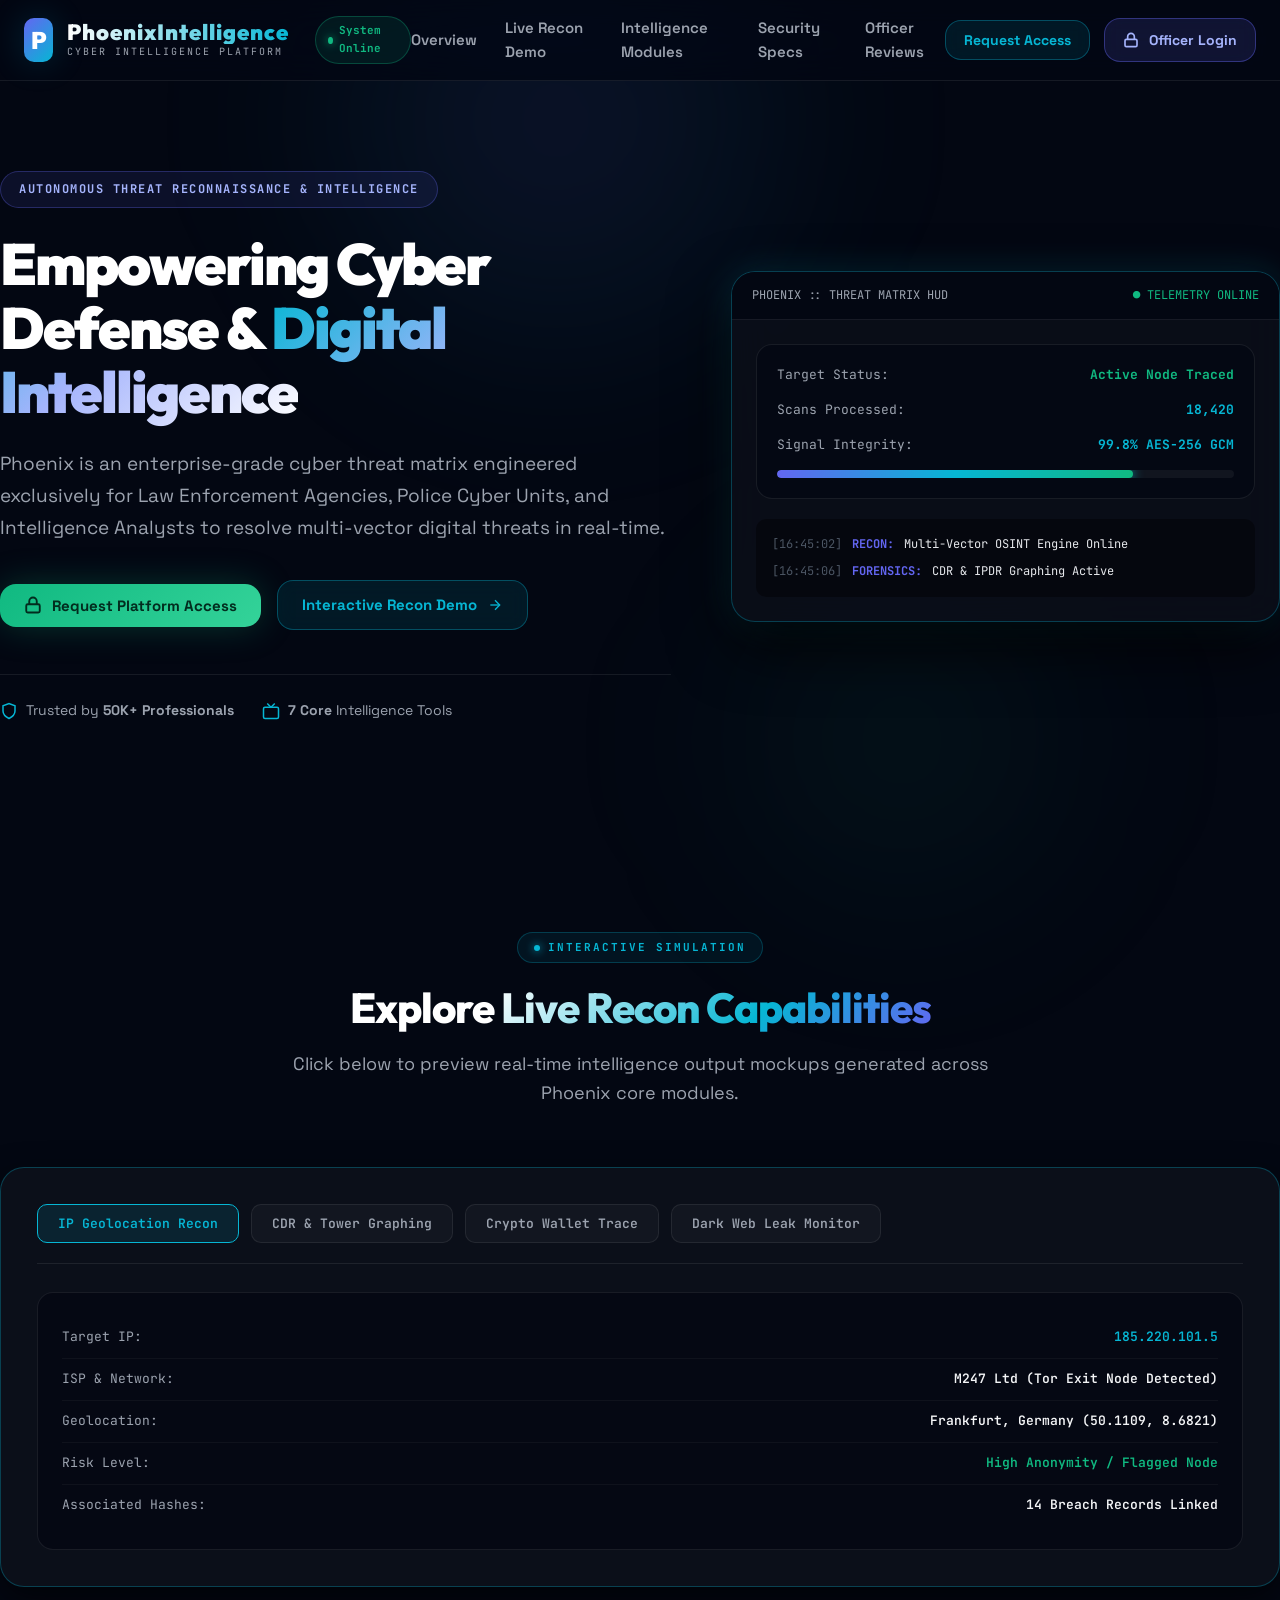
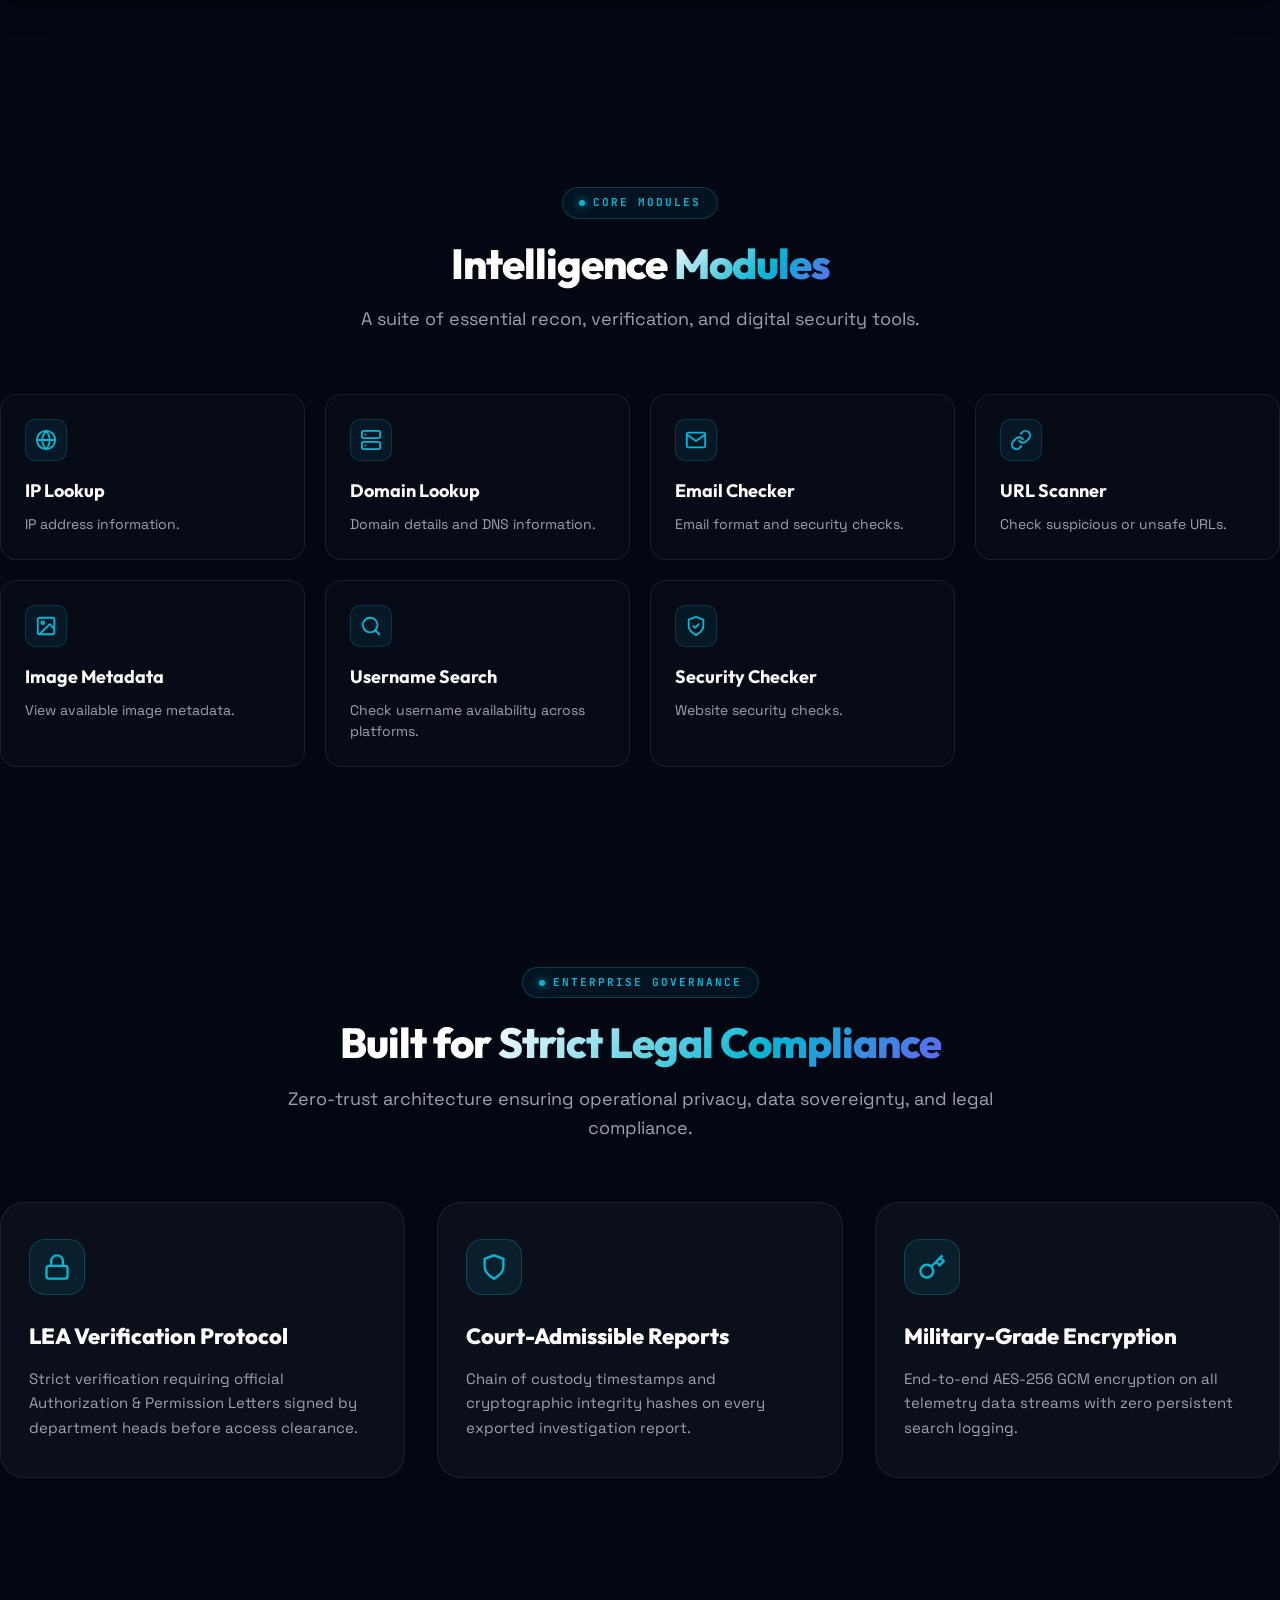
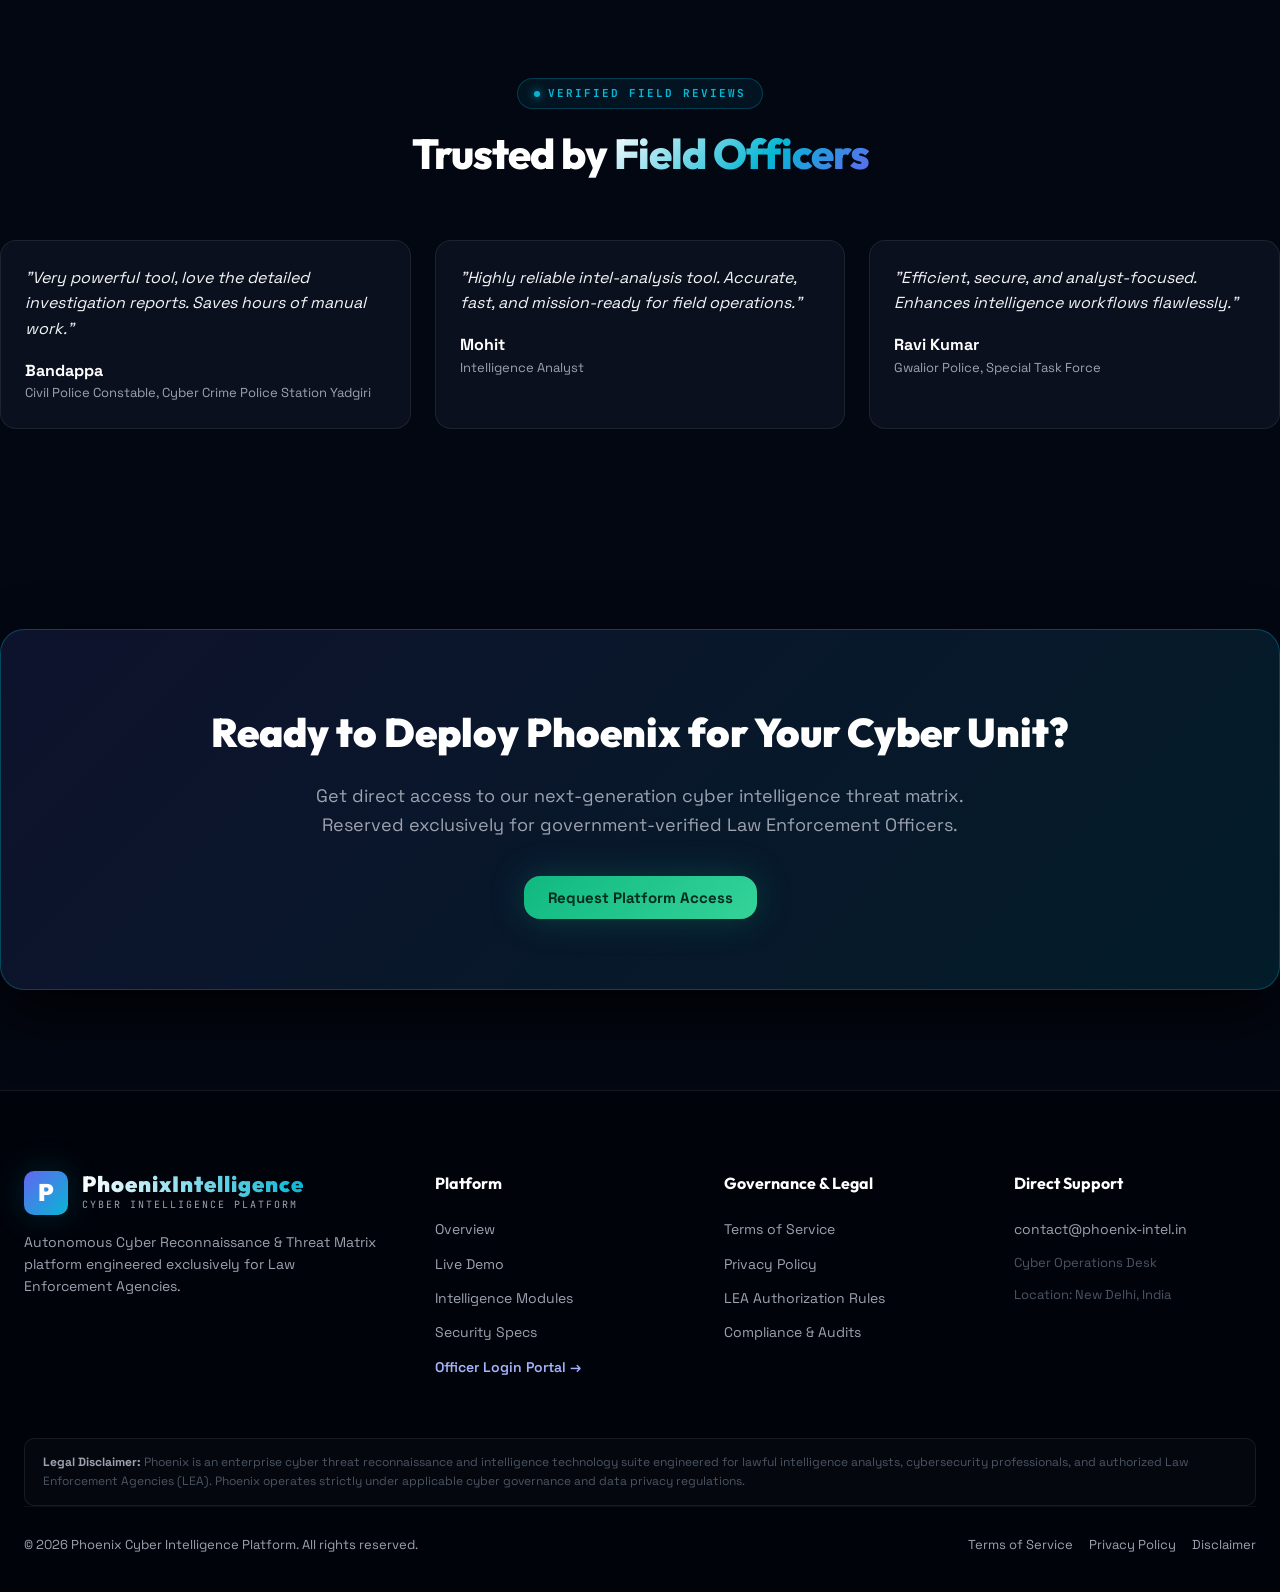
==== commit 3fd32937: "refactor: consolidate intelligence modules by reducing the total count and updating the UI component" ====
--- a/index.html
+++ b/index.html
@@ -33,9 +33,8 @@
       <nav class="nav-menu">
         <a href="#home" class="nav-link">Overview</a>
         <a href="#recon-demo" class="nav-link">Live Recon Demo</a>
-        <a href="#modules" class="nav-link">10 Core Modules</a>
+        <a href="#modules" class="nav-link">Intelligence Modules</a>
         <a href="#security" class="nav-link">Security Specs</a>
-        <a href="#workflow" class="nav-link">Workflow</a>
         <a href="#reviews" class="nav-link">Officer Reviews</a>
       </nav>
 
@@ -60,9 +59,8 @@
     <div class="mobile-drawer">
       <a href="#home" class="nav-link">Overview</a>
       <a href="#recon-demo" class="nav-link">Live Recon Demo</a>
-      <a href="#modules" class="nav-link">10 Core Modules</a>
+      <a href="#modules" class="nav-link">Intelligence Modules</a>
       <a href="#security" class="nav-link">Security Specs</a>
-      <a href="#workflow" class="nav-link">Workflow</a>
       <a href="#reviews" class="nav-link">Officer Reviews</a>
       <button class="btn btn-cyan" data-open-modal>
         <span>Request Access</span>
@@ -107,7 +105,7 @@
         </div>
         <div class="proof-badge">
           <svg width="18" height="18" viewBox="0 0 24 24" fill="none" stroke="currentColor" stroke-width="2"><rect x="2" y="7" width="20" height="15" rx="2" ry="2"></rect><polyline points="17 2 12 7 7 2"></polyline></svg>
-          <span><strong>10 Core</strong> Intelligence Modules</span>
+          <span><strong>7 Core</strong> Intelligence Tools</span>
         </div>
       </div>
     </div>
@@ -183,133 +181,76 @@
     </div>
   </section>
 
-  <!-- 10 CORE MODULES SHOWCASE -->
+  <!-- CORE MODULES SHOWCASE -->
   <section id="modules" class="section container">
     <div class="section-header">
-      <div class="section-pill">10 CORE MODULES</div>
-      <h2 class="section-title">Flagship <span>Intelligence Modules</span></h2>
-      <p class="section-subtitle">A concentrated suite of high-precision investigation tools engineered for tactical speed and evidentiary accuracy.</p>
-    </div>
-
-    <!-- Category Filter Tabs -->
-    <div style="display: flex; justify-content: center; gap: 10px; flex-wrap: wrap; margin-bottom: 40px;">
-      <button class="filter-btn demo-tab-btn active" data-filter="all">All (10)</button>
-      <button class="filter-btn demo-tab-btn" data-filter="intel">Primary Intel (03)</button>
-      <button class="filter-btn demo-tab-btn" data-filter="identity">Identity & Crypto (02)</button>
-      <button class="filter-btn demo-tab-btn" data-filter="osint">Social OSINT (01)</button>
-      <button class="filter-btn demo-tab-btn" data-filter="forensics">Forensics & CDR (03)</button>
-      <button class="filter-btn demo-tab-btn" data-filter="advanced">Advanced Intel (01)</button>
+      <div class="section-pill">CORE MODULES</div>
+      <h2 class="section-title">Intelligence <span>Modules</span></h2>
+      <p class="section-subtitle">A suite of essential recon, verification, and digital security tools.</p>
     </div>
 
     <div class="modules-grid">
       <!-- 1. IP Lookup -->
-      <div class="module-card" data-category="intel">
-        <div class="module-top">
-          <div class="module-badge-icon">&#127760;</div>
-          <span class="module-tag tag-core">CORE</span>
-        </div>
-        <h3 class="module-title">IP Geolocation & Threat</h3>
-        <p class="module-desc">Geographic positioning, ISP resolution, TOR exit node & proxy detection.</p>
-        <div class="module-footer-info"><span>Vector: Network</span><span style="color: var(--cyan-accent);">&#9679; Active</span></div>
-      </div>
-
-      <!-- 2. Phone Lookup -->
-      <div class="module-card" data-category="intel">
-        <div class="module-top">
-          <div class="module-badge-icon">&#128241;</div>
-          <span class="module-tag tag-core">CORE</span>
-        </div>
-        <h3 class="module-title">Phone Intelligence</h3>
-        <p class="module-desc">Cellular carrier identification, subscriber region & roaming data.</p>
-        <div class="module-footer-info"><span>Vector: Cellular</span><span style="color: var(--cyan-accent);">&#9679; Active</span></div>
-      </div>
-
-      <!-- 3. Email Lookup -->
-      <div class="module-card" data-category="intel">
-        <div class="module-top">
-          <div class="module-badge-icon">&#128231;</div>
-          <span class="module-tag tag-core">CORE</span>
-        </div>
-        <h3 class="module-title">Email Footprint Recon</h3>
-        <p class="module-desc">Cross-platform digital footprinting & breach record mapping.</p>
-        <div class="module-footer-info"><span>Vector: OSINT</span><span style="color: var(--cyan-accent);">&#9679; Active</span></div>
-      </div>
-
-      <!-- 4. CDR Analysis -->
-      <div class="module-card" data-category="forensics">
-        <div class="module-top">
-          <div class="module-badge-icon">&#128270;</div>
-          <span class="module-tag tag-hot">HOT</span>
-        </div>
-        <h3 class="module-title">CDR Tower Analysis</h3>
-        <p class="module-desc">Call Detail Record pattern parsing & tower location handoff mapping.</p>
-        <div class="module-footer-info"><span>Vector: Telephony</span><span style="color: var(--rose-danger);">&#9679; High Priority</span></div>
-      </div>
-
-      <!-- 5. IPDR Analysis -->
-      <div class="module-card" data-category="forensics">
-        <div class="module-top">
-          <div class="module-badge-icon">&#128270;</div>
-          <span class="module-tag tag-hot">HOT</span>
-        </div>
-        <h3 class="module-title">IPDR Flow Analyzer</h3>
-        <p class="module-desc">IP Detail Record session reconstruction & data traffic flow visualization.</p>
-        <div class="module-footer-info"><span>Vector: Packets</span><span style="color: var(--rose-danger);">&#9679; High Priority</span></div>
-      </div>
-
-      <!-- 6. Image Forensic -->
-      <div class="module-card" data-category="forensics">
-        <div class="module-top">
-          <div class="module-badge-icon">&#128300;</div>
-          <span class="module-tag tag-core">ADV</span>
-        </div>
-        <h3 class="module-title">Image Forensic Suite</h3>
-        <p class="module-desc">EXIF metadata extraction, GPS coordinate recovery & tamper detection.</p>
-        <div class="module-footer-info"><span>Vector: Media</span><span style="color: var(--cyan-accent);">&#9679; Active</span></div>
-      </div>
-
-      <!-- 7. Crypto Lookup -->
-      <div class="module-card" data-category="identity">
-        <div class="module-top">
-          <div class="module-badge-icon">&#128105;&#8205;&#9878;&#65039;</div>
-          <span class="module-tag tag-new">NEW</span>
-        </div>
-        <h3 class="module-title">Crypto Wallet Tracer</h3>
-        <p class="module-desc">Multi-blockchain wallet address tracking & transaction flow mapping.</p>
-        <div class="module-footer-info"><span>Vector: Blockchain</span><span style="color: var(--emerald-cta);">&#9679; Updated</span></div>
-      </div>
-
-      <!-- 8. PAN Lookup -->
-      <div class="module-card" data-category="identity">
-        <div class="module-top">
-          <div class="module-badge-icon">&#128442;</div>
-          <span class="module-tag tag-core">CORE</span>
-        </div>
-        <h3 class="module-title">Identity & PAN Verifier</h3>
-        <p class="module-desc">Taxpayer identity validation & commercial entity structural verification.</p>
-        <div class="module-footer-info"><span>Vector: Identity</span><span style="color: var(--cyan-accent);">&#9679; Active</span></div>
-      </div>
-
-      <!-- 9. Username OSINT -->
-      <div class="module-card" data-category="osint">
-        <div class="module-top">
-          <div class="module-badge-icon">&#129517;</div>
-          <span class="module-tag tag-core">CORE</span>
-        </div>
-        <h3 class="module-title">Multi-Platform Username OSINT</h3>
-        <p class="module-desc">Sub-second alias search across 400+ online networks & forums.</p>
-        <div class="module-footer-info"><span>Vector: OSINT</span><span style="color: var(--cyan-accent);">&#9679; Active</span></div>
-      </div>
-
-      <!-- 10. Dark Web Monitor -->
-      <div class="module-card" data-category="advanced">
-        <div class="module-top">
-          <div class="module-badge-icon">&#127761;</div>
-          <span class="module-tag tag-core">ADV</span>
-        </div>
-        <h3 class="module-title">Dark Web Breach Monitor</h3>
-        <p class="module-desc">Continuous monitoring of darknet marketplaces & breach data dumps.</p>
-        <div class="module-footer-info"><span>Vector: Darknet</span><span style="color: var(--indigo-primary);">&#9679; Continuous</span></div>
+      <div class="module-card">
+        <div class="module-icon">
+          <svg width="22" height="22" viewBox="0 0 24 24" fill="none" stroke="currentColor" stroke-width="2" stroke-linecap="round" stroke-linejoin="round"><circle cx="12" cy="12" r="10"></circle><line x1="2" y1="12" x2="22" y2="12"></line><path d="M12 2a15.3 15.3 0 0 1 4 10 15.3 15.3 0 0 1-4 10 15.3 15.3 0 0 1-4-10 15.3 15.3 0 0 1 4-10z"></path></svg>
+        </div>
+        <h3 class="module-title">IP Lookup</h3>
+        <p class="module-desc">IP address information.</p>
+      </div>
+
+      <!-- 2. Domain Lookup -->
+      <div class="module-card">
+        <div class="module-icon">
+          <svg width="22" height="22" viewBox="0 0 24 24" fill="none" stroke="currentColor" stroke-width="2" stroke-linecap="round" stroke-linejoin="round"><rect x="2" y="2" width="20" height="8" rx="2" ry="2"></rect><rect x="2" y="14" width="20" height="8" rx="2" ry="2"></rect><line x1="6" y1="6" x2="6.01" y2="6"></line><line x1="6" y1="18" x2="6.01" y2="18"></line></svg>
+        </div>
+        <h3 class="module-title">Domain Lookup</h3>
+        <p class="module-desc">Domain details and DNS information.</p>
+      </div>
+
+      <!-- 3. Email Checker -->
+      <div class="module-card">
+        <div class="module-icon">
+          <svg width="22" height="22" viewBox="0 0 24 24" fill="none" stroke="currentColor" stroke-width="2" stroke-linecap="round" stroke-linejoin="round"><path d="M4 4h16c1.1 0 2 .9 2 2v12c0 1.1-.9 2-2 2H4c-1.1 0-2-.9-2-2V6c0-1.1.9-2 2-2z"></path><polyline points="22,6 12,13 2,6"></polyline></svg>
+        </div>
+        <h3 class="module-title">Email Checker</h3>
+        <p class="module-desc">Email format and security checks.</p>
+      </div>
+
+      <!-- 4. URL Scanner -->
+      <div class="module-card">
+        <div class="module-icon">
+          <svg width="22" height="22" viewBox="0 0 24 24" fill="none" stroke="currentColor" stroke-width="2" stroke-linecap="round" stroke-linejoin="round"><path d="M10 13a5 5 0 0 0 7.54.54l3-3a5 5 0 0 0-7.07-7.07l-1.72 1.71"></path><path d="M14 11a5 5 0 0 0-7.54-.54l-3 3a5 5 0 0 0 7.07 7.07l1.71-1.71"></path></svg>
+        </div>
+        <h3 class="module-title">URL Scanner</h3>
+        <p class="module-desc">Check suspicious or unsafe URLs.</p>
+      </div>
+
+      <!-- 5. Image Metadata -->
+      <div class="module-card">
+        <div class="module-icon">
+          <svg width="22" height="22" viewBox="0 0 24 24" fill="none" stroke="currentColor" stroke-width="2" stroke-linecap="round" stroke-linejoin="round"><rect x="3" y="3" width="18" height="18" rx="2" ry="2"></rect><circle cx="8.5" cy="8.5" r="1.5"></circle><polyline points="21 15 16 10 5 21"></polyline></svg>
+        </div>
+        <h3 class="module-title">Image Metadata</h3>
+        <p class="module-desc">View available image metadata.</p>
+      </div>
+
+      <!-- 6. Username Search -->
+      <div class="module-card">
+        <div class="module-icon">
+          <svg width="22" height="22" viewBox="0 0 24 24" fill="none" stroke="currentColor" stroke-width="2" stroke-linecap="round" stroke-linejoin="round"><circle cx="11" cy="11" r="8"></circle><line x1="21" y1="21" x2="16.65" y2="16.65"></line></svg>
+        </div>
+        <h3 class="module-title">Username Search</h3>
+        <p class="module-desc">Check username availability across platforms.</p>
+      </div>
+
+      <!-- 7. Security Checker -->
+      <div class="module-card">
+        <div class="module-icon">
+          <svg width="22" height="22" viewBox="0 0 24 24" fill="none" stroke="currentColor" stroke-width="2" stroke-linecap="round" stroke-linejoin="round"><path d="M12 22s8-4 8-10V5l-8-3-8 3v7c0 6 8 10 8 10z"></path><polyline points="9 12 11 14 15 10"></polyline></svg>
+        </div>
+        <h3 class="module-title">Security Checker</h3>
+        <p class="module-desc">Website security checks.</p>
       </div>
     </div>
   </section>
@@ -443,7 +384,7 @@
           <div class="footer-links-list">
             <a href="#home">Overview</a>
             <a href="#recon-demo">Live Demo</a>
-            <a href="#modules">10 Core Modules</a>
+            <a href="#modules">Intelligence Modules</a>
             <a href="#security">Security Specs</a>
             <a href="login.html" style="color: #a5b4fc; font-weight: 600;">Officer Login Portal &rarr;</a>
           </div>
@@ -464,6 +405,7 @@
           <div class="footer-links-list">
             <a href="mailto:contact@phoenix-intel.in">contact@phoenix-intel.in</a>
             <span style="color: var(--text-dim); font-size: 13px;">Cyber Operations Desk</span>
+            <span style="color: var(--text-dim); font-size: 13px;">Location: New Delhi, India</span>
           </div>
         </div>
       </div>
--- a/style.css
+++ b/style.css
@@ -631,104 +631,56 @@
 .output-val.emerald { color: var(--emerald-cta); }
 
 /* ==========================================================================
-   10 CORE MODULES SHOWCASE (HIGH TECH CARDS)
+   INTELLIGENCE MODULES
    ========================================================================== */
 .modules-grid {
   display: grid;
-  grid-template-columns: repeat(auto-fill, minmax(340px, 1fr));
-  gap: 28px;
+  grid-template-columns: repeat(auto-fill, minmax(260px, 1fr));
+  gap: 20px;
 }
 
 .module-card {
-  background: var(--bg-card);
+  background: rgba(255, 255, 255, 0.02);
   border: 1px solid var(--border-subtle);
   border-radius: var(--radius-md);
-  padding: 30px;
-  transition: all 0.35s cubic-bezier(0.4, 0, 0.2, 1);
+  padding: 24px;
+  transition: all 0.25s ease;
   display: flex;
   flex-direction: column;
-  position: relative;
-  backdrop-filter: blur(15px);
 }
 
 .module-card:hover {
-  background: var(--bg-card-hover);
+  background: rgba(255, 255, 255, 0.04);
   border-color: rgba(6, 182, 212, 0.4);
-  transform: translateY(-6px);
-  box-shadow: var(--shadow-md), 0 0 30px rgba(6, 182, 212, 0.15);
-}
-
-.module-top {
-  display: flex;
-  align-items: center;
-  justify-content: space-between;
-  margin-bottom: 20px;
-}
-
-.module-badge-icon {
-  width: 50px;
-  height: 50px;
+  transform: translateY(-3px);
+}
+
+.module-icon {
+  width: 42px;
+  height: 42px;
   border-radius: var(--radius-sm);
-  background: linear-gradient(135deg, rgba(99, 102, 241, 0.15), rgba(6, 182, 212, 0.15));
-  border: 1px solid rgba(6, 182, 212, 0.3);
+  background: rgba(6, 182, 212, 0.08);
+  border: 1px solid rgba(6, 182, 212, 0.2);
   display: flex;
   align-items: center;
   justify-content: center;
-  font-size: 22px;
   color: var(--cyan-accent);
-}
-
-.module-tag {
-  font-family: var(--font-mono);
-  font-size: 11px;
-  font-weight: 700;
-  padding: 4px 10px;
-  border-radius: var(--radius-full);
-  text-transform: uppercase;
-}
-
-.tag-core {
-  background: rgba(99, 102, 241, 0.12);
-  color: #a5b4fc;
-  border: 1px solid rgba(99, 102, 241, 0.3);
-}
-
-.tag-hot {
-  background: rgba(239, 68, 68, 0.12);
-  color: var(--rose-danger);
-  border: 1px solid rgba(239, 68, 68, 0.3);
-}
-
-.tag-new {
-  background: rgba(16, 185, 129, 0.12);
-  color: var(--emerald-cta);
-  border: 1px solid rgba(16, 185, 129, 0.3);
+  margin-bottom: 16px;
 }
 
 .module-title {
   font-family: var(--font-display);
-  font-size: 22px;
-  font-weight: 800;
+  font-size: 18px;
+  font-weight: 700;
   color: #ffffff;
-  margin-bottom: 10px;
+  margin-bottom: 8px;
 }
 
 .module-desc {
-  font-size: 15px;
-  color: var(--text-muted);
-  line-height: 1.6;
-  margin-bottom: 20px;
-}
-
-.module-footer-info {
-  display: flex;
-  align-items: center;
-  justify-content: space-between;
-  border-top: 1px solid rgba(255, 255, 255, 0.05);
-  padding-top: 14px;
-  font-family: var(--font-mono);
-  font-size: 12px;
-  color: var(--text-dim);
+  font-size: 14px;
+  color: var(--text-muted);
+  line-height: 1.5;
+  margin: 0;
 }
 
 /* ==========================================================================
